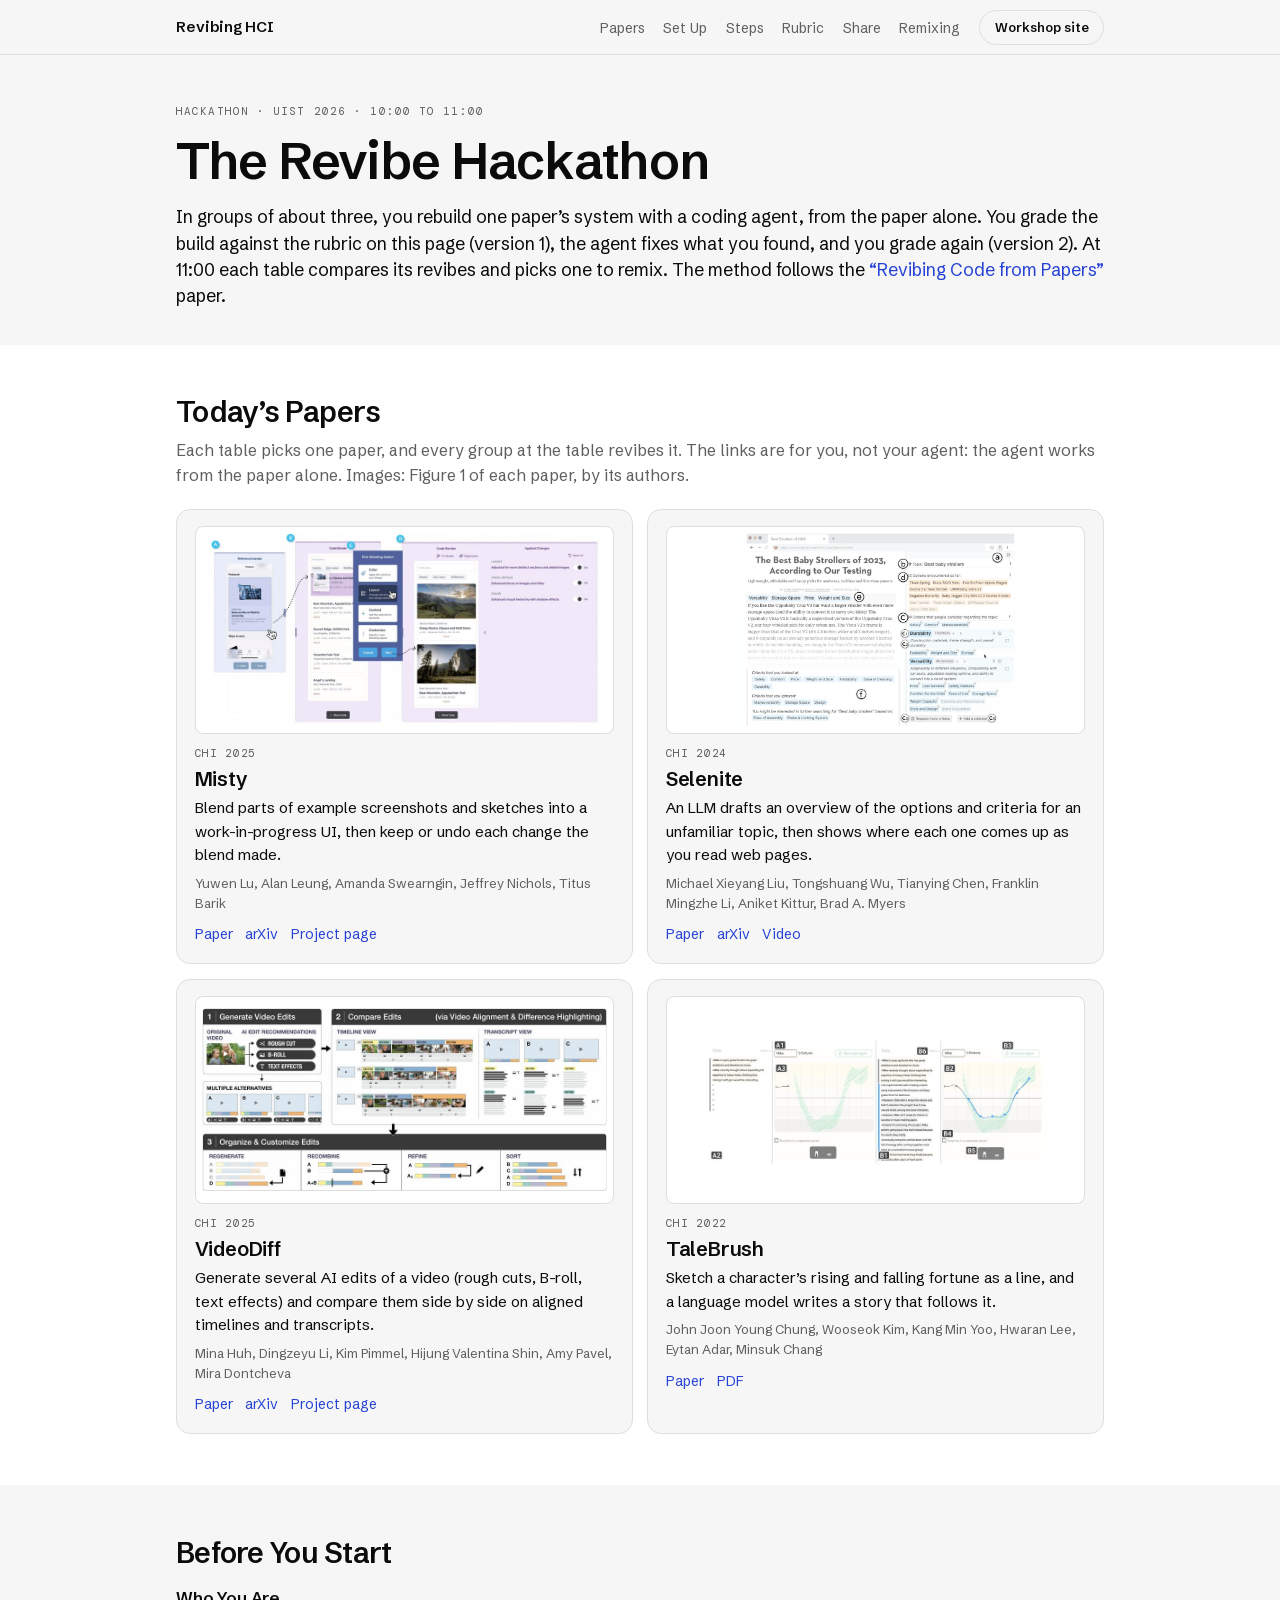
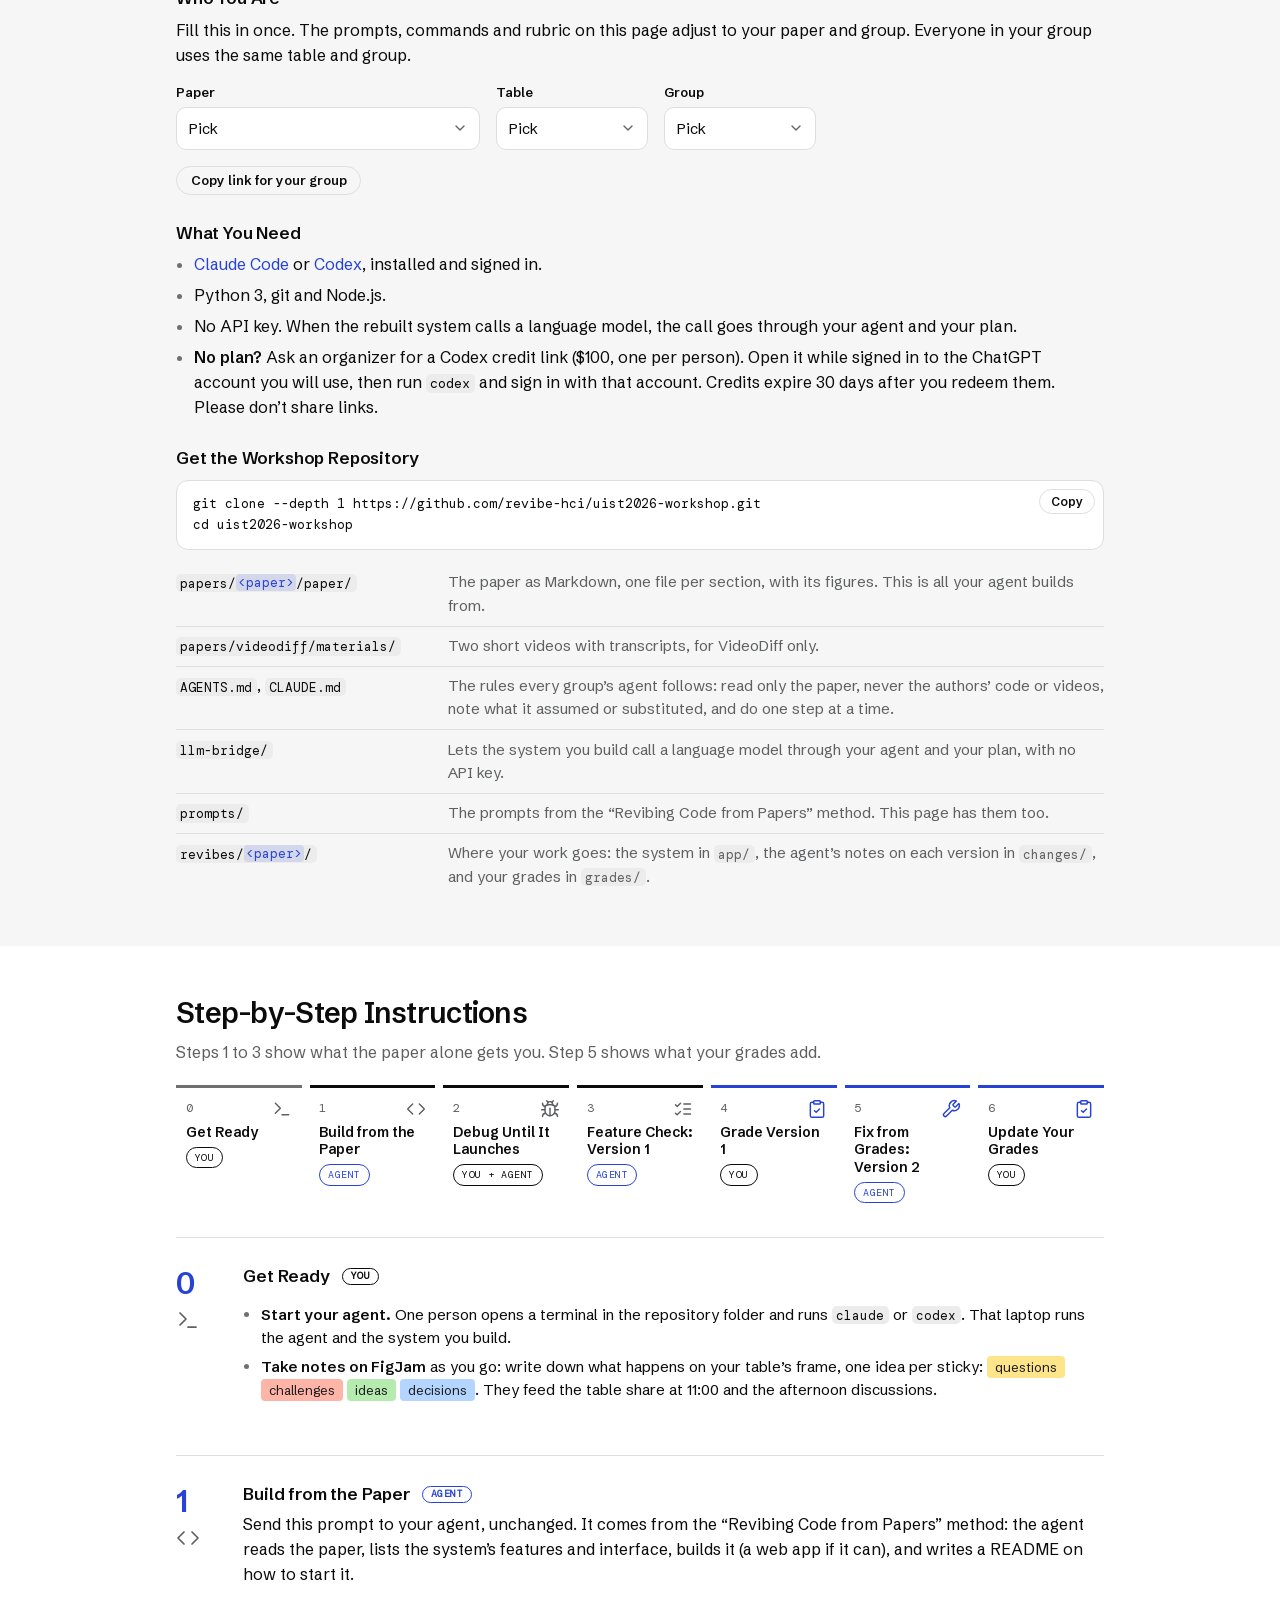
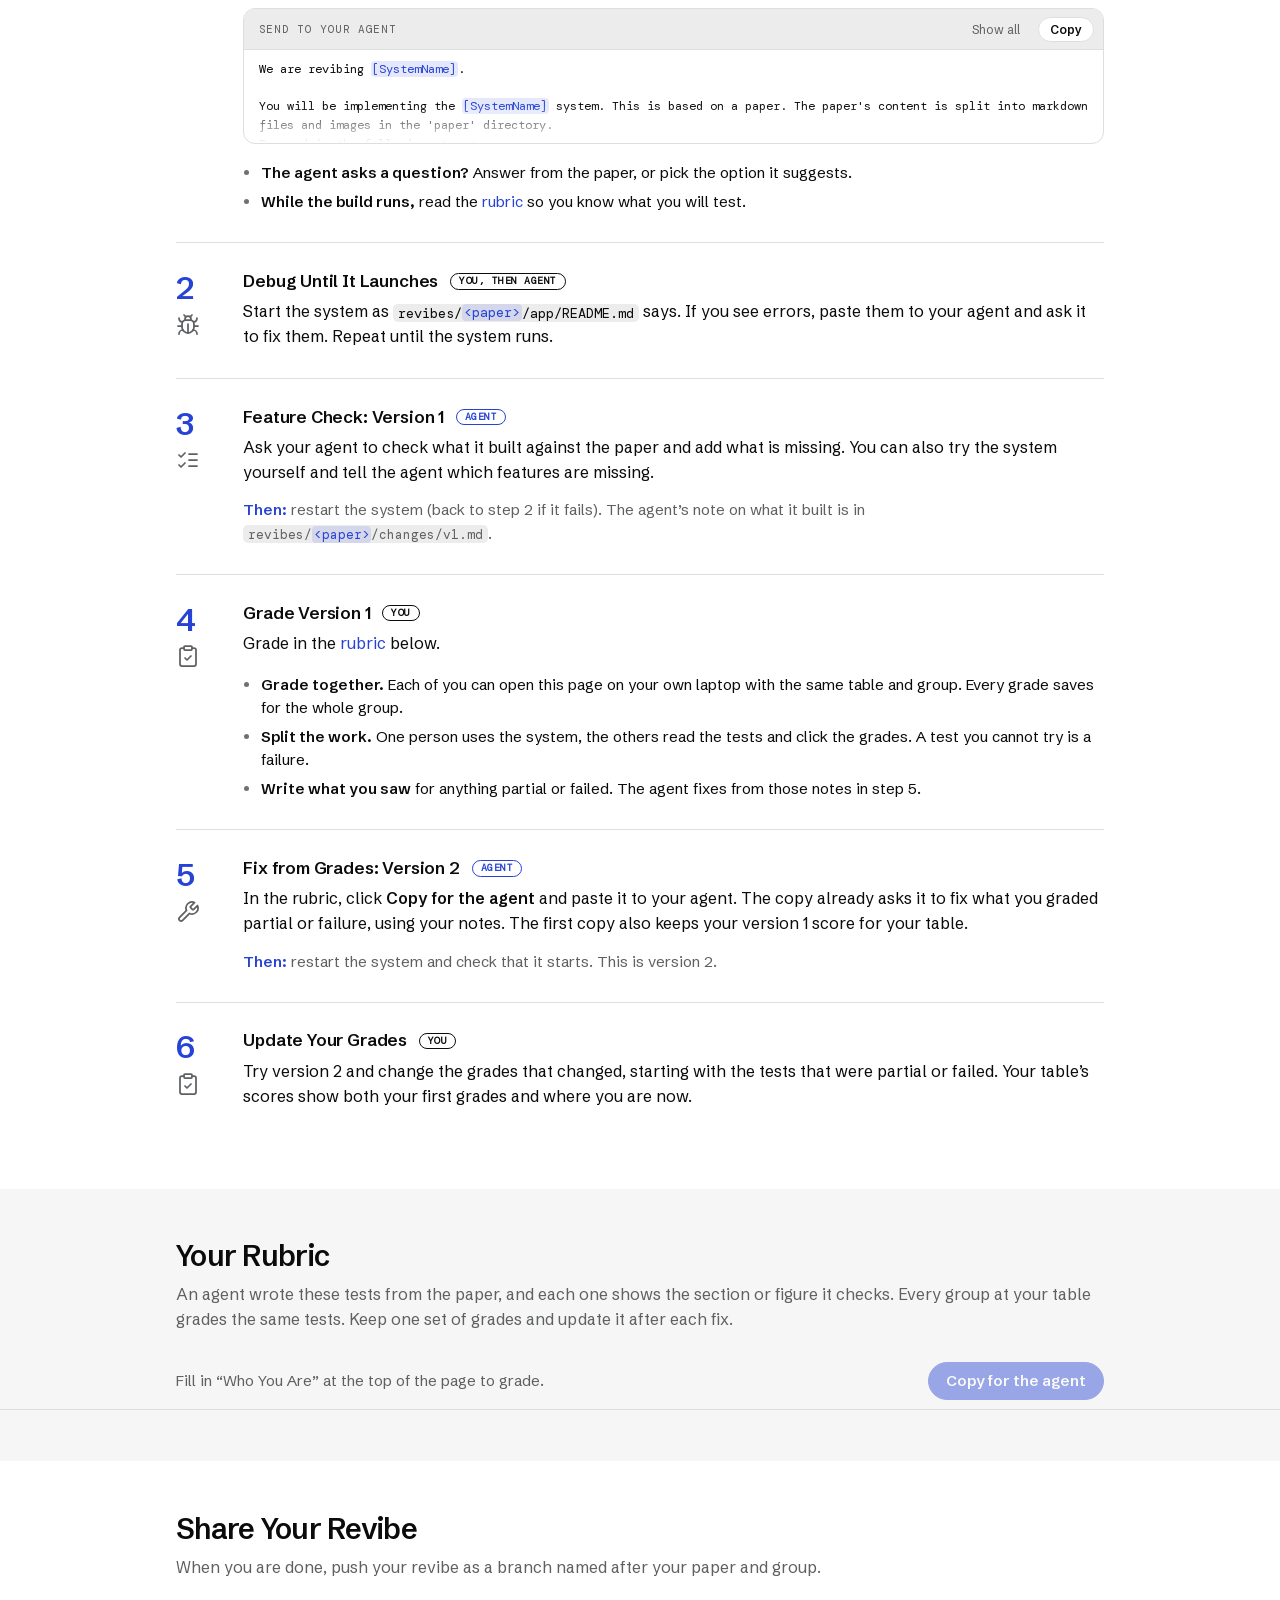
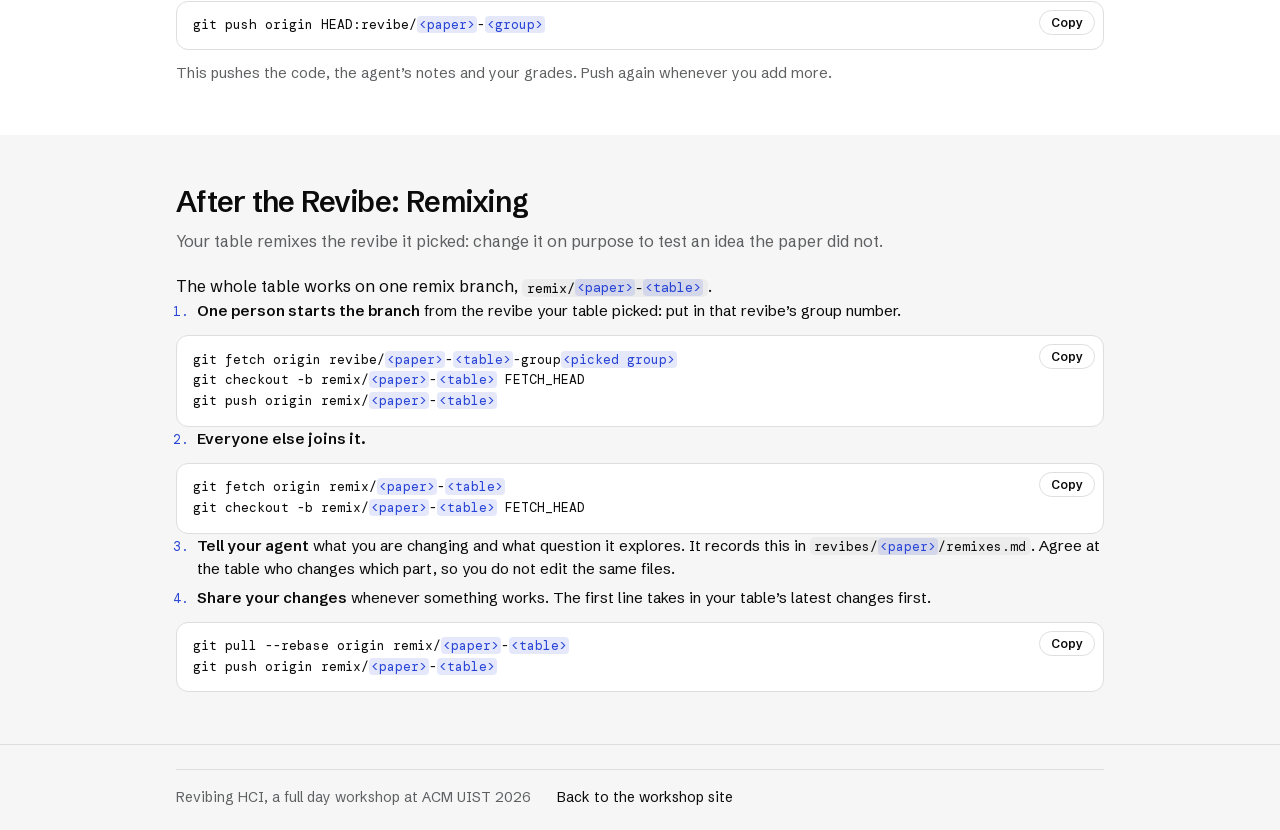
==== hackathon/index.html @ 429b367f "Add the hackathon page with the shared rubric The page walks groups through the revibe, personalizes" ====
<!doctype html>
<html lang="en">
<head>
<meta charset="utf-8">
<title>Revibe Hackathon &middot; Revibing HCI, UIST 2026</title>
<meta name="viewport" content="width=device-width, initial-scale=1">
<meta name="description" content="Step by step: how your group revibes a paper at the Revibing HCI workshop, with every prompt to copy and the rubric to grade with.">
<link rel="icon" href="data:image/svg+xml,%3Csvg xmlns='http://www.w3.org/2000/svg' viewBox='0 0 32 32'%3E%3Crect width='32' height='32' rx='6' fill='%230B0B0C'/%3E%3Cpath d='M9 8h9l5 5v11H9z' fill='none' stroke='%23F6F6F6' stroke-width='2'/%3E%3Cpath d='M11 26c6-3 10-9 10-18' fill='none' stroke='%232743D6' stroke-width='2.5' stroke-linecap='round'/%3E%3C/svg%3E">
<link rel="stylesheet" href="../styles.css">
<link rel="stylesheet" href="hackathon.css">
<link rel="stylesheet" href="../rubric/rubric.css">
</head>
<body>
<!-- Step icons, drawn once and reused in the overview and in each step. -->
<svg width="0" height="0" style="position:absolute" aria-hidden="true">
  <defs>
    <symbol id="i-start" viewBox="0 0 24 24"><path d="m4 17 6-6-6-6"/><path d="M12 19h8"/></symbol>
    <symbol id="i-build" viewBox="0 0 24 24"><path d="m16 18 6-6-6-6"/><path d="m8 6-6 6 6 6"/></symbol>
    <symbol id="i-debug" viewBox="0 0 24 24"><path d="m8 2 1.88 1.88"/><path d="M14.12 3.88 16 2"/><path d="M9 7.13v-1a3 3 0 1 1 6 0v1"/><path d="M12 20c-3.3 0-6-2.7-6-6v-3a4 4 0 0 1 4-4h4a4 4 0 0 1 4 4v3c0 3.3-2.7 6-6 6"/><path d="M12 20v-9"/><path d="M6.53 9C4.6 8.8 3 7.1 3 5"/><path d="M6 13H2"/><path d="M3 21c0-2.1 1.7-3.9 3.8-4"/><path d="M20.97 5c0 2.1-1.6 3.8-3.5 4"/><path d="M22 13h-4"/><path d="M17.2 17c2.1.1 3.8 1.9 3.8 4"/></symbol>
    <symbol id="i-check" viewBox="0 0 24 24"><path d="m3 17 2 2 4-4"/><path d="m3 7 2 2 4-4"/><path d="M13 6h8"/><path d="M13 12h8"/><path d="M13 18h8"/></symbol>
    <symbol id="i-grade" viewBox="0 0 24 24"><rect x="8" y="2" width="8" height="4" rx="1"/><path d="M16 4h2a2 2 0 0 1 2 2v14a2 2 0 0 1-2 2H6a2 2 0 0 1-2-2V6a2 2 0 0 1 2-2h2"/><path d="m9 14 2 2 4-4"/></symbol>
    <symbol id="i-fix" viewBox="0 0 24 24"><path d="M14.7 6.3a1 1 0 0 0 0 1.4l1.6 1.6a1 1 0 0 0 1.4 0l3.77-3.77a6 6 0 0 1-7.94 7.94l-6.91 6.91a2.12 2.12 0 0 1-3-3l6.91-6.91a6 6 0 0 1 7.94-7.94l-3.76 3.76z"/></symbol>
  </defs>
</svg>
<div class="page" id="page">

  <header class="nav">
    <div class="nav-in">
      <a class="mark" href="../">Revibing HCI</a>
      <ul>
        <li><a href="#papers">Papers</a></li>
        <li><a href="#setup">Set Up</a></li>
        <li><a href="#steps">Steps</a></li>
        <li><a href="#rubric">Rubric</a></li>
        <li><a href="#share">Share</a></li>
        <li><a href="#remix">Remixing</a></li>
      </ul>
      <a class="btn line" href="../">Workshop site</a>
    </div>
  </header>

  <section class="mhead">
    <div class="wrap">
      <p class="eyebrow">Hackathon &middot; UIST 2026 &middot; 10:00 to 11:00</p>
      <h1>The Revibe Hackathon</h1>
      <p class="lede">In groups of about three, you rebuild one paper&rsquo;s system with a coding agent, from
      the paper alone. You grade the build against the rubric on this page (version 1), the agent fixes what
      you found, and you grade again (version 2). At 11:00 each table compares its revibes and picks one to
      remix. The method follows the
      <a href="https://arxiv.org/abs/2608.00450">&ldquo;Revibing Code from Papers&rdquo;</a> paper.</p>
    </div>
  </section>

  <!-- ===================== papers ===================== -->
  <section class="sec band" id="papers">
    <div class="wrap">
      <div class="sec-head">
        <h2>Today&rsquo;s Papers</h2>
        <p>Each table picks one paper, and every group at the table revibes it. The links are for you, not your
        agent: the agent works from the paper alone. Images: Figure 1 of each paper, by its authors.</p>
      </div>
      <div class="papers">
        <article class="paper">
          <img src="img/misty.jpg" alt="Figure 1 of the Misty paper" loading="lazy">
          <p class="venue">CHI 2025</p>
          <h3>Misty</h3>
          <p class="what">Blend parts of example screenshots and sketches into a work-in-progress UI, then keep or
          undo each change the blend made.</p>
          <p class="by">Yuwen Lu, Alan Leung, Amanda Swearngin, Jeffrey Nichols, Titus Barik</p>
          <p class="links"><a href="https://doi.org/10.1145/3706598.3713924">Paper</a>
            <a href="https://arxiv.org/abs/2409.13900">arXiv</a>
            <a href="https://machinelearning.apple.com/research/interactive-prototyping">Project page</a></p>
        </article>
        <article class="paper">
          <img src="img/selenite.jpg" alt="Figure 1 of the Selenite paper" loading="lazy">
          <p class="venue">CHI 2024</p>
          <h3>Selenite</h3>
          <p class="what">An LLM drafts an overview of the options and criteria for an unfamiliar topic, then
          shows where each one comes up as you read web pages.</p>
          <p class="by">Michael Xieyang Liu, Tongshuang Wu, Tianying Chen, Franklin Mingzhe Li, Aniket Kittur, Brad A. Myers</p>
          <p class="links"><a href="https://doi.org/10.1145/3613904.3642149">Paper</a>
            <a href="https://arxiv.org/abs/2310.02161">arXiv</a>
            <a href="https://www.youtube.com/watch?v=DhR43tE2tEE">Video</a></p>
        </article>
        <article class="paper">
          <img src="img/videodiff.jpg" alt="Figure 1 of the VideoDiff paper" loading="lazy">
          <p class="venue">CHI 2025</p>
          <h3>VideoDiff</h3>
          <p class="what">Generate several AI edits of a video (rough cuts, B-roll, text effects) and compare them
          side by side on aligned timelines and transcripts.</p>
          <p class="by">Mina Huh, Dingzeyu Li, Kim Pimmel, Hijung Valentina Shin, Amy Pavel, Mira Dontcheva</p>
          <p class="links"><a href="https://doi.org/10.1145/3706598.3713417">Paper</a>
            <a href="https://arxiv.org/abs/2502.10190">arXiv</a>
            <a href="https://research.adobe.com/publication/videodiff-human-ai-video-co-creation-with-alternatives">Project page</a></p>
        </article>
        <article class="paper">
          <img src="img/talebrush.jpg" alt="Figure 1 of the TaleBrush paper" loading="lazy">
          <p class="venue">CHI 2022</p>
          <h3>TaleBrush</h3>
          <p class="what">Sketch a character&rsquo;s rising and falling fortune as a line, and a language model
          writes a story that follows it.</p>
          <p class="by">John Joon Young Chung, Wooseok Kim, Kang Min Yoo, Hwaran Lee, Eytan Adar, Minsuk Chang</p>
          <p class="links"><a href="https://doi.org/10.1145/3491102.3501819">Paper</a>
            <a href="https://johnr0.github.io/assets/publications/CHI2022-TaleBrush.pdf">PDF</a></p>
        </article>
      </div>
    </div>
  </section>

  <!-- ===================== set up ===================== -->
  <section class="sec" id="setup">
    <div class="wrap">
      <div class="sec-head">
        <h2>Before You Start</h2>
      </div>

      <h3>Who You Are</h3>
      <p class="body">Fill this in once. The prompts, commands and rubric on this page adjust to your paper and
      group. Everyone in your group uses the same table and group.</p>
      <form class="setup" id="setup-form" autocomplete="off">
        <label>Paper
          <select name="paper" id="paper"></select>
        </label>
        <label>Table
          <select name="table" id="table">
            <option value="">Pick</option>
            <option>1</option><option>2</option><option>3</option><option>4</option>
            <option>5</option><option>6</option><option>7</option>
          </select>
        </label>
        <label>Group
          <select name="group" id="group">
            <option value="">Pick</option>
            <option>1</option><option>2</option><option>3</option><option>4</option>
          </select>
        </label>
      </form>
      <p class="share"><button class="btn line small" type="button" id="share">Copy link for your group</button>
        <span class="status" id="status" aria-live="polite"></span></p>

      <h3 class="mt">What You Need</h3>
      <ul class="ticks">
        <li><a href="https://claude.com/claude-code">Claude Code</a> or
          <a href="https://developers.openai.com/codex/cli">Codex</a>, installed and signed in.</li>
        <li>Python 3, git and Node.js.</li>
        <li>No API key. When the rebuilt system calls a language model, the call goes through your agent and your plan.</li>
        <li><b>No plan?</b> Ask an organizer for a Codex credit link ($100, one per person). Open it while signed in
          to the ChatGPT account you will use, then run <code>codex</code> and sign in with that account. Credits
          expire 30 days after you redeem them. Please don&rsquo;t share links.</li>
      </ul>

      <h3 class="mt">Get the Workshop Repository</h3>
      <div class="cmd"><pre>git clone --depth 1 <span data-repo>&lt;workshop repository&gt;</span>
cd uist2026-workshop</pre><button class="copy" type="button">Copy</button></div>
      <ul class="repo">
        <li><span class="path"><code>papers/<span class="fill" data-fill="paper">&lt;paper&gt;</span>/paper/</code></span><span>The paper as Markdown, one file per section, with its figures. This is all your agent builds from.</span></li>
        <li><span class="path"><code>papers/videodiff/materials/</code></span><span>Two short videos with transcripts, for VideoDiff only.</span></li>
        <li><span class="path"><code>AGENTS.md</code>, <code>CLAUDE.md</code></span><span>The rules every group&rsquo;s agent follows: read only the paper, never the authors&rsquo; code or videos, note what it assumed or substituted, and do one step at a time.</span></li>
        <li><span class="path"><code>llm-bridge/</code></span><span>Lets the system you build call a language model through your agent and your plan, with no API key.</span></li>
        <li><span class="path"><code>prompts/</code></span><span>The prompts from the &ldquo;Revibing Code from Papers&rdquo; method. This page has them too.</span></li>
        <li><span class="path"><code>revibes/<span class="fill" data-fill="paper">&lt;paper&gt;</span>/</code></span><span>Where your work goes: the system in <code>app/</code>, the agent&rsquo;s notes on each version in <code>changes/</code>, and your grades in <code>grades/</code>.</span></li>
      </ul>

    </div>
  </section>

  <!-- ===================== the steps ===================== -->
  <section class="sec band" id="steps">
    <div class="wrap">
      <div class="sec-head">
        <h2>Step-by-Step Instructions</h2>
        <p>Steps 1 to 3 show what the paper alone gets you. Step 5 shows what your grades add.</p>
      </div>

      <ol class="glance">
        <li class="ph0"><span class="n">0</span><svg class="ic" aria-hidden="true"><use href="#i-start"/></svg><b>Get Ready</b><span class="who you">you</span></li>
        <li class="ph1"><span class="n">1</span><svg class="ic" aria-hidden="true"><use href="#i-build"/></svg><b>Build from the Paper</b><span class="who build">agent</span></li>
        <li class="ph1"><span class="n">2</span><svg class="ic" aria-hidden="true"><use href="#i-debug"/></svg><b>Debug Until It Launches</b><span class="who you">you + agent</span></li>
        <li class="ph1"><span class="n">3</span><svg class="ic" aria-hidden="true"><use href="#i-check"/></svg><b>Feature Check: Version 1</b><span class="who build">agent</span></li>
        <li class="ph2"><span class="n">4</span><svg class="ic" aria-hidden="true"><use href="#i-grade"/></svg><b>Grade Version 1</b><span class="who you">you</span></li>
        <li class="ph2"><span class="n">5</span><svg class="ic" aria-hidden="true"><use href="#i-fix"/></svg><b>Fix from Grades: Version 2</b><span class="who build">agent</span></li>
        <li class="ph3"><span class="n">6</span><svg class="ic" aria-hidden="true"><use href="#i-grade"/></svg><b>Update Your Grades</b><span class="who you">you</span></li>
      </ol>

      <article class="step" id="step-0">
        <div class="sn">0<svg class="ic" aria-hidden="true"><use href="#i-start"/></svg></div>
        <div class="sb">
          <h3>Get Ready <span class="who you">you</span></h3>
<ul class="dos">
            <li><b>Start your agent.</b> One person opens a terminal in the repository folder and runs <code>claude</code> or
              <code>codex</code>. That laptop runs the agent and the system you build.</li>
            <li><b>Take notes on FigJam</b> as you go: write down what happens on your table&rsquo;s frame, one idea per sticky:
              <span class="sticky y">questions</span> <span class="sticky r">challenges</span>
              <span class="sticky g">ideas</span> <span class="sticky b">decisions</span>.
              They feed the table share at 11:00 and the afternoon discussions.</li>
          </ul>
          <p class="share"><a class="btn line small" href="#" data-figjam>Open the FigJam board</a></p>
        </div>
      </article>

      <article class="step" id="step-1">
        <div class="sn">1<svg class="ic" aria-hidden="true"><use href="#i-build"/></svg></div>
        <div class="sb">
          <h3>Build from the Paper <span class="who build">agent</span></h3>
          <p>Send this prompt to your agent, unchanged. It comes from the &ldquo;Revibing Code from Papers&rdquo;
          method: the agent reads the paper, lists the system&rsquo;s features and interface, builds it (a web app if
          it can), and writes a README on how to start it.</p>
          <div class="prompt long"><div class="ph"><span>Send to your agent</span><button class="more" type="button">Show all</button><button class="copy" type="button">Copy</button></div>
<pre>We are revibing <span class="fill" data-fill="system">[SystemName]</span>.

You will be implementing the <span class="fill" data-fill="system">[SystemName]</span> system. This is based on a paper. The paper's content is split into markdown files and images in the 'paper' directory.
Proceed in the following steps:
(1) Analyze the features of the system and user interface (use the paper content and images)
(2) Create a new implementation of the system that supports all the described features. Create this as a web app if you can, but you can use an alternative approach if the design calls for it (e.g., a Python backend). You may select alternative libraries or languages for implementation that deviate from those used in the paper.
(3) When you are done, create a DEVELOPER.md that provides a detailed walkthrough of what a developer needs to know and install to run the system. Also, create a README.md that describes how to launch and use the system.
Additional instructions:
* You may ask questions if something is unclear but provide alternative choices.
* If you need access to an API key, you can check for an available .env file. If the key does not exist, you can leave instructions in the .env file. Notify me, and I will fill it out.
* It is ok to use roughly equivalent APIs (e.g., if the API calls for using a OpenAI model and you only have access to Gemini, you can use that)</pre></div>
<ul class="dos">
            <li><b>The agent asks a question?</b> Answer from the paper, or pick the option it suggests.</li>
            <li><b>While the build runs,</b> read the <a href="#rubric">rubric</a> so you know what you will test.</li>
          </ul>
        </div>
      </article>

      <article class="step" id="step-2">
        <div class="sn">2<svg class="ic" aria-hidden="true"><use href="#i-debug"/></svg></div>
        <div class="sb">
          <h3>Debug Until It Launches <span class="who you">you, then agent</span></h3>
          <p>Start the system as <code>revibes/<span class="fill" data-fill="paper">&lt;paper&gt;</span>/app/README.md</code> says. If you see errors, paste them to
          your agent and ask it to fix them. Repeat until the system runs.</p>
        </div>
      </article>

      <article class="step" id="step-3">
        <div class="sn">3<svg class="ic" aria-hidden="true"><use href="#i-check"/></svg></div>
        <div class="sb">
          <h3>Feature Check: Version 1 <span class="who build">agent</span></h3>
          <p>Ask your agent to check what it built against the paper and add what is missing. You can also try the
          system yourself and tell the agent which features are missing.</p>
          <p class="after"><b>Then:</b> restart the system (back to step 2 if it fails). The agent&rsquo;s note on what it built is in <code>revibes/<span class="fill" data-fill="paper">&lt;paper&gt;</span>/changes/v1.md</code>.</p>
        </div>
      </article>

      <article class="step" id="step-4">
        <div class="sn">4<svg class="ic" aria-hidden="true"><use href="#i-grade"/></svg></div>
        <div class="sb">
          <h3>Grade Version 1 <span class="who you">you</span></h3>
          <p>Grade in the <a href="#rubric">rubric</a> below.</p>
<ul class="dos">
            <li><b>Grade together.</b> Each of you can open this page on your own laptop with the same table and group. Every grade saves for the whole group.</li>
            <li><b>Split the work.</b> One person uses the system, the others read the tests and click the grades. A test you cannot try is a failure.</li>
            <li><b>Write what you saw</b> for anything partial or failed. The agent fixes from those notes in step 5.</li>
          </ul>
        </div>
      </article>

      <article class="step" id="step-5">
        <div class="sn">5<svg class="ic" aria-hidden="true"><use href="#i-fix"/></svg></div>
        <div class="sb">
          <h3>Fix from Grades: Version 2 <span class="who build">agent</span></h3>
          <p>In the rubric, click <b>Copy for the agent</b> and paste it to your agent. The copy already asks it to fix
          what you graded partial or failure, using your notes. The first copy also keeps your version 1 score for
          your table.</p>
          <p class="after"><b>Then:</b> restart the system and check that it starts. This is version 2.</p>
        </div>
      </article>

      <article class="step" id="step-6">
        <div class="sn">6<svg class="ic" aria-hidden="true"><use href="#i-grade"/></svg></div>
        <div class="sb">
          <h3>Update Your Grades <span class="who you">you</span></h3>
          <p>Try version 2 and change the grades that changed, starting with the tests that were partial or failed.
          Your table&rsquo;s scores show both your first grades and where you are now.</p>

        </div>
      </article>

    </div>
  </section>

  <!-- ===================== the rubric ===================== -->
  <section class="sec" id="rubric">
    <div class="wrap">
      <div class="sec-head">
        <h2>Your Rubric</h2>
        <p>An agent wrote these tests from the paper, and each one shows the section or figure it checks. Every group at
        your table grades the same tests. Keep one set of grades and update it after each fix.</p>
      </div>
    </div>
    <div class="bar" id="bar">
      <div class="wrap bar-in">
        <span class="tally" id="tally"></span>
        <button class="btn" type="button" id="copy-grades" disabled>Copy for the agent</button>
      </div>
    </div>
    <div class="wrap">
      <p class="need" id="need" hidden></p>
      <div id="tests"></div>
      <div id="tableview" hidden>
        <h3 class="mt">Your Table</h3>
        <div class="scores" id="scores"></div>
      </div>
    </div>
  </section>

  <!-- ===================== share ===================== -->
  <section class="sec band" id="share">
    <div class="wrap">
      <div class="sec-head">
        <h2>Share Your Revibe</h2>
        <p>When you are done, push your revibe as a branch named after your paper and group.</p>
      </div>
      <div class="cmd"><pre>git push origin HEAD:revibe/<span class="fill" data-fill="paper">&lt;paper&gt;</span>-<span class="fill" data-fill="group">&lt;group&gt;</span></pre><button class="copy" type="button">Copy</button></div>
      <p class="body small">This pushes the code, the agent&rsquo;s notes and your grades. Push again whenever you add more.</p>
    </div>
  </section>

  <!-- ===================== remix ===================== -->
  <section class="sec" id="remix">
    <div class="wrap">
      <div class="sec-head">
        <h2>After the Revibe: Remixing</h2>
        <p>Your table remixes the revibe it picked: change it on purpose to test an idea the paper did not.</p>
      </div>
      <p class="body">The whole table works on one remix branch, <code>remix/<span class="fill" data-fill="paper">&lt;paper&gt;</span>-<span class="fill" data-fill="table">&lt;table&gt;</span></code>.</p>
      <ol class="dos num">
        <li><b>One person starts the branch</b> from the revibe your table picked: put in that revibe&rsquo;s group number.</li>
      </ol>
      <div class="cmd"><pre>git fetch origin revibe/<span class="fill" data-fill="paper">&lt;paper&gt;</span>-<span class="fill" data-fill="table">&lt;table&gt;</span>-group<span class="fill">&lt;picked group&gt;</span>
git checkout -b remix/<span class="fill" data-fill="paper">&lt;paper&gt;</span>-<span class="fill" data-fill="table">&lt;table&gt;</span> FETCH_HEAD
git push origin remix/<span class="fill" data-fill="paper">&lt;paper&gt;</span>-<span class="fill" data-fill="table">&lt;table&gt;</span></pre><button class="copy" type="button">Copy</button></div>
      <ol class="dos num" start="2">
        <li><b>Everyone else joins it.</b></li>
      </ol>
      <div class="cmd"><pre>git fetch origin remix/<span class="fill" data-fill="paper">&lt;paper&gt;</span>-<span class="fill" data-fill="table">&lt;table&gt;</span>
git checkout -b remix/<span class="fill" data-fill="paper">&lt;paper&gt;</span>-<span class="fill" data-fill="table">&lt;table&gt;</span> FETCH_HEAD</pre><button class="copy" type="button">Copy</button></div>
      <ol class="dos num" start="3">
        <li><b>Tell your agent</b> what you are changing and what question it explores. It records this in <code>revibes/<span class="fill" data-fill="paper">&lt;paper&gt;</span>/remixes.md</code>. Agree at the table who changes which part, so you do not edit the same files.</li>
        <li><b>Share your changes</b> whenever something works. The first line takes in your table&rsquo;s latest changes first.</li>
      </ol>
      <div class="cmd"><pre>git pull --rebase origin remix/<span class="fill" data-fill="paper">&lt;paper&gt;</span>-<span class="fill" data-fill="table">&lt;table&gt;</span>
git push origin remix/<span class="fill" data-fill="paper">&lt;paper&gt;</span>-<span class="fill" data-fill="table">&lt;table&gt;</span></pre><button class="copy" type="button">Copy</button></div>
    </div>
  </section>


  <footer id="contact">
    <div class="foot">
      <div class="footmeta">
        <span>Revibing HCI, a full day workshop at ACM UIST 2026</span>
        <a href="../">Back to the workshop site</a>
      </div>
    </div>
  </footer>
</div>

<script src="hackathon.js"></script>
<script src="../rubric/rubrics.js"></script>
<script src="../rubric/rubric.js"></script>
</body>
</html>
---- styles.css ----
/* Revibing HCI, UIST 2026.
   One style, driven entirely by the tokens on .page. Everything below reads
   tokens, so a variant is a token block. */

/* Each file holds one weight, so each weight needs its own rule. Declaring a
   range here would make the browser reuse the regular for headings, which is
   what made the first headings look thin. */
@font-face { font-family: "Schibsted Grotesk"; font-style: normal; font-weight: 400; font-display: swap; src: url(assets/fonts/schibsted.woff2) format("woff2"); }
@font-face { font-family: "Schibsted Grotesk"; font-style: normal; font-weight: 600; font-display: swap; src: url(assets/fonts/schibsted-600.woff2) format("woff2"); }
@font-face { font-family: "DM Mono";           font-style: normal; font-weight: 400; font-display: swap; src: url(assets/fonts/dmmono-normal.woff2) format("woff2"); }

* { box-sizing: border-box; }

.page {
  --ground: #F6F6F6; --band: #FFFFFF; --ink: #0B0B0C; --muted: #5E6062;
  --faint: #6E7072; --rule: #DEDEDE; --accent: #0B0B0C; --tint: #ECECEC;
  --surface: #FFFFFF; --acc: #2743D6; --on-acc: #FFFFFF;
  --r: 22px; --pill: 999px;
  --display: "Schibsted Grotesk", system-ui, sans-serif; --display-w: 600; --display-ls: -.025em;
  --ui: "Schibsted Grotesk", system-ui, sans-serif;
  --read: "Schibsted Grotesk", system-ui, sans-serif;
  --mono: "DM Mono", ui-monospace, Menlo, monospace;
  --ease: cubic-bezier(.32, .08, .24, 1);
  --h1: clamp(2rem, 1.2rem + 2.6vw, 3.2rem);
  --h2: clamp(1.35rem, 1.1rem + .9vw, 1.8rem);
  --w: 600;
  background: var(--ground); color: var(--ink);
  font-family: var(--read); font-size: 1rem; line-height: 1.55;
  -webkit-font-smoothing: antialiased;
}
body { margin: 0; background: var(--page-bg, #FFF); }
/* paragraphs start with no margin. Anything that needs one says so with a
   `.page` prefix, because this rule outranks a bare class selector. */
.page p { margin: 0; }
.page h1, .page h2, .page h3 { margin: 0; font-family: var(--display); font-weight: var(--display-w); letter-spacing: var(--display-ls); line-height: 1.08; text-wrap: balance; }
.page h1 { font-size: var(--h1); }
.page h2 { font-size: var(--h2); }
.page a { color: var(--acc); text-decoration: none; }
.page a:hover { text-decoration: underline; }
.page :focus-visible { outline: 2px solid var(--acc); outline-offset: 3px; }

.wrap { max-width: 62rem; margin: 0 auto; padding-inline: clamp(1rem, 4vw, 2rem); }

/* ---------- nav ---------- */
.nav { border-bottom: 1px solid var(--rule); background: var(--ground); position: sticky; top: 0; z-index: 20; }
.nav-in { max-width: 62rem; margin: 0 auto; padding: .6rem clamp(1rem, 4vw, 2rem); display: flex; align-items: center; gap: .9rem; }
.nav .mark { font-family: var(--ui); font-size: .9375rem; font-weight: var(--w); color: var(--ink); }
.nav ul { list-style: none; display: flex; gap: 1.15rem; margin: 0 0 0 auto; padding: 0; }
.nav ul a { font-family: var(--ui); font-size: .875rem; color: var(--muted); }
.nav ul a:hover { color: var(--ink); text-decoration: none; }
@media (max-width: 860px) { .nav ul { display: none; } }

.page .btn {
  display: inline-flex; align-items: center; gap: .35rem; font-family: var(--ui);
  font-size: .9375rem; font-weight: var(--w); padding: .52rem 1.05rem;
  border-radius: var(--pill); border: 1px solid var(--acc);
  background: var(--acc); color: var(--on-acc); cursor: pointer;
}
.page .btn:hover { text-decoration: none; opacity: .9; }
.page .btn.line { background: transparent; color: var(--ink); border-color: var(--rule); }
.page .btn.line:hover { border-color: var(--ink); opacity: 1; }
.nav .btn { margin-left: .3rem; padding: .4rem .9rem; font-size: .8125rem; }

/* ---------- hero ---------- */
.hero { padding: clamp(1.75rem, 4vw, 3rem) 0 0; position: relative; overflow: hidden; }
.hero-in, .details-wrap { position: relative; }
.details-wrap { pointer-events: auto; }
/* a full width bed under the facts strip: the field fades into plain page colour
   before it, so that row is always legible whatever the wave is doing */
.details-bed {
  /* This is a wash, nothing more. The negative margin pulls it up over the last
     4rem of the hero panel, so without this it takes clicks meant for whatever
     is under there. It swallowed the paper's own link once already. */
  pointer-events: none;
  position: relative; padding-top: 4rem; margin-top: -4rem;
  background: linear-gradient(180deg, transparent 0%,
    color-mix(in srgb, var(--ground) 10%, transparent) 20%,
    color-mix(in srgb, var(--ground) 30%, transparent) 40%,
    color-mix(in srgb, var(--ground) 58%, transparent) 58%,
    color-mix(in srgb, var(--ground) 82%, transparent) 74%,
    var(--ground) 90%);
}
/* the copy keeps a measured column, which leaves the right of the hero to the
   field. Events pass through the container so field glyphs there stay
   hoverable, and every child takes its own events back. */
.hero-in { pointer-events: none; }
.hero-in > * { pointer-events: auto; }
.hero-copy { max-width: 36rem; position: relative; }
.page .eyebrow { font-family: var(--mono); font-size: .6875rem; letter-spacing: .1em; text-transform: uppercase; color: var(--muted); margin-bottom: .8rem; }
.hero .sub { margin-top: .45rem; font-size: clamp(1rem, .95rem + .45vw, 1.25rem); color: var(--muted); }
.hero .lede { margin-top: 1.1rem; max-width: 50ch; font-size: clamp(1rem, .95rem + .25vw, 1.1rem); line-height: 1.5; }
.hero .acts { margin-top: 1.3rem; display: flex; flex-wrap: wrap; gap: .5rem; }

/* the ambient field: papers on the shelf, coming back as running systems.
   It sits behind the hero copy, and the mask keeps it out of the way of text. */
.hero-field { position: absolute; inset: 0; overflow: hidden; pointer-events: none; }
/* A wash of the page colour that is solid over the words and dissipates outward
   in every direction, so the field is quietest where the text is and never shows
   an edge. The far corners keep a light veil, which is the last stop. */
.hero-field:after {
  content: ""; position: absolute; inset: 0; pointer-events: none;
  background: radial-gradient(72% 92% at 32% 42%,
    var(--ground) 0%,
    var(--ground) 18%,
    color-mix(in srgb, var(--ground) 78%, transparent) 40%,
    color-mix(in srgb, var(--ground) 46%, transparent) 64%,
    color-mix(in srgb, var(--ground) 18%, transparent) 100%);
}
/* on a narrow screen the copy fills the width, so the wash centres on it */
@media (max-width: 700px) {
  .hero-field:after {
    background: radial-gradient(125% 78% at 50% 32%,
      var(--ground) 0%,
      var(--ground) 44%,
      color-mix(in srgb, var(--ground) 76%, transparent) 66%,
      color-mix(in srgb, var(--ground) 30%, transparent) 100%);
  }
}
.hf-grid {
  position: absolute; inset: -1.2rem -0.5rem -0.5rem -0.5rem;
  display: grid; grid-template-columns: repeat(auto-fill, minmax(4.4rem, 1fr));
  grid-auto-rows: 3.7rem; align-items: center; justify-items: center;
  -webkit-mask-image: linear-gradient(180deg, rgba(0,0,0,.45) 0%, #000 9%, #000 93%, rgba(0,0,0,.45) 100%);
  mask-image: linear-gradient(180deg, rgba(0,0,0,.45) 0%, #000 9%, #000 93%, rgba(0,0,0,.45) 100%);
}
.hf-cell { position: relative; width: 2rem; height: 2.1rem; pointer-events: auto; perspective: 260px; }
.hf-flip { position: absolute; inset: 0; display: grid; place-items: center; transform-style: preserve-3d; transition: transform .85s cubic-bezier(.4, 0, .2, 1); }
.hf-cell.on .hf-flip { transform: rotateY(180deg); }
.hf-face { position: absolute; display: grid; place-items: center; backface-visibility: hidden; }
.hf-face.back { transform: rotateY(180deg); }
.hf-face svg { display: block; }
.hf-paper { stroke: var(--faint); opacity: .5; transition: opacity .9s; }
.hf-sys { stroke: var(--acc); opacity: .62; transition: opacity .9s; }
/* the brief flare on whatever just changed, by the wave or by a hover */
.hf-cell.just .hf-paper { opacity: .8; transition-duration: .12s; }
.hf-cell.just .hf-sys { opacity: 1; transition-duration: .12s; }
.hf-cell { cursor: default; }
.hf-cell.stuck .hf-paper { opacity: .26; }

/* ---------- the hero visual: a paper, and the system it became ---------- */
.visual {
  position: relative; margin-top: clamp(1.2rem, 3vw, 1.9rem);
  border-radius: var(--r); overflow: hidden;
  background: color-mix(in srgb, var(--tint) 74%, transparent);
  /* the paper, what the agent did to it, and the thing it became */
  display: grid;
  grid-template-columns: minmax(0, 13rem) minmax(0, 11rem) minmax(0, 1fr);
  column-gap: clamp(.9rem, 2.2vw, 1.6rem); row-gap: .9rem;
  padding: clamp(1rem, 2.4vw, 1.6rem);
  align-items: center;
}
.rv-paper {
  position: relative; margin: 0; width: min(12.5rem, 100%); border-radius: 3px;
  overflow: hidden; border: 1px solid var(--rule); background: var(--surface);
  box-shadow: 0 8px 20px -16px rgba(0, 0, 0, .55);
  transform: rotate(-2.5deg) translateY(3px);
  transition: transform .55s var(--ease), box-shadow .55s;
}
.rv-paper.up { transform: none; box-shadow: 0 12px 26px -18px rgba(0, 0, 0, .5); }
.rv-paper img { width: 100%; height: auto; display: block; }
.rv-sweep {
  position: absolute; left: 0; right: 0; top: -20%; height: 16%; opacity: 0;
  background: color-mix(in srgb, var(--acc) 16%, transparent);
}
.rv-sweep.run { opacity: 1; transition: top .95s ease-in-out; top: 104%; }
/* the marks the reading pass leaves behind, as percentages of the page image */
.rv-mark { position: absolute; border-radius: 2px; opacity: 0; transition: opacity .3s; background: color-mix(in srgb, var(--acc) 26%, transparent); }
.rv-mark.on { opacity: 1; }
/* Positions come from measuring the ink in crossy-p1.jpg, not from eye. The two
   text columns are x 8.8% to 48.0% and x 52.1% to 90.9%, lines are 1.1% tall on
   a 1.5% pitch, and the figure occupies 51.8%, 31.8%, 39.1% by 21.6%. Each mark
   is two lines tall and starts on a line, so none of them cuts through text. */
.rv-mark.m1 { left: 8.7%; top: 33.0%; width: 38%; height: 2.8%; }
.rv-mark.m2 { left: 8.7%; top: 38.9%; width: 32%; height: 2.8%; }
.rv-mark.m3 { left: 51.9%; top: 60.4%; width: 37%; height: 2.8%; }
.rv-mark.m4 { left: 51.9%; top: 68.2%; width: 31%; height: 2.8%; }
.rv-figbox {
  position: absolute; left: 51.6%; top: 31.5%; width: 39.6%; height: 22.2%;
  border: 1.5px solid var(--acc); border-radius: 3px; opacity: 0;
  transition: opacity .35s; background: color-mix(in srgb, var(--acc) 8%, transparent);
}
.rv-figbox.on { opacity: .85; }

/* The caption is a row of its own under all three columns rather than a note
   stuck beside the paper. It describes the panel, not the page image, and it
   fits on one line at any width worth having. */
.rv-cap {
  grid-column: 1 / 3; grid-row: 2; font-family: var(--ui); font-size: .75rem;
  line-height: 1.4; color: var(--muted);
}
/* the paper's own title is the link to it, so it carries an underline. Every
   other paper name on the page stays plain until hover, but this one is the
   only route to the source and has to look like one. */
.page .rv-cap .rv-src {
  color: var(--ink); font-weight: var(--w);
  text-decoration: underline; text-underline-offset: .16em;
  text-decoration-thickness: 1px; text-decoration-color: var(--faint);
}
.page .rv-cap .rv-src:hover { text-decoration-color: var(--acc); color: var(--acc); }
/* The panel does not say what to do with it until it is finished being built,
   because an invitation to draw on something still assembling itself is noise.
   It sits directly under the interface it is talking about, in the accent, so
   it reads as the page speaking to the reader rather than more caption. */
.page .rv-try {
  grid-column: 3; grid-row: 2; margin: 0;
  font-family: var(--ui); font-size: .75rem; line-height: 1.4; color: var(--acc);
  opacity: 0; transition: opacity .6s var(--ease);
}
.rv-try.on { opacity: 1; }
.rv-try svg {
  width: 1.2rem; height: .72rem; display: inline-block; vertical-align: -.06em;
  margin-right: .3rem; fill: none; stroke: currentColor; stroke-width: 1.6;
  stroke-linecap: round; stroke-linejoin: round;
}

/* ---------- the terminal: what the agent was asked, and what it ran ----------
   It keeps its own dark palette rather than reading page tokens, because a
   terminal that turns white in one of the two styles stops being a terminal.
   The colours are a dark band a step below the page ground. */
.rv-term {
  --t-bg: #131419; --t-bar: #1D1E24; --t-rule: #2C2D35;
  --t-ink: #E4E6EB; --t-dim: #7B808B; --t-acc: #8E9BFF; --t-ok: #5BD08A;
  align-self: center; border-radius: 10px; overflow: hidden;
  background: var(--t-bg); border: 1px solid var(--t-rule);
  box-shadow: 0 16px 38px -26px rgba(0, 0, 0, .8);
}
.rv-tbar {
  display: flex; align-items: center; gap: .3rem;
  padding: .5rem .65rem; background: var(--t-bar);
  border-bottom: 1px solid var(--t-rule);
}
.rv-tdot { width: .4rem; height: .4rem; border-radius: 50%; background: #3A3C45; flex: none; }
.rv-tdot:first-child { background: #4A4D57; }
.rv-tname {
  margin-left: .4rem; font-family: var(--mono); font-size: .625rem;
  letter-spacing: .08em; text-transform: uppercase; color: var(--t-dim);
}

/* Every line keeps its space from the start, so nothing reflows as the log
   fills and the panel is only ever as tall as its six lines. */
.rv-log {
  list-style: none; margin: 0; padding: .7rem .7rem .75rem;
  display: grid; gap: .38rem;
}
.rv-log li {
  display: grid; grid-template-columns: .85rem minmax(0, max-content);
  gap: .4rem; align-items: baseline; justify-content: start;
  font-family: var(--mono); font-size: .6875rem; line-height: 1.35;
  color: var(--t-dim); opacity: 0; transition: opacity .3s;
  /* an empty row holds no content and would collapse, so the terminal would
     grow line by line and shove itself around. All six rows are reserved. */
  min-height: 1.35em;
}
.rv-log li.on { opacity: 1; }
.rv-log li.done, .rv-log li.p { color: var(--t-ink); }
.rv-log li.run { color: var(--t-acc); }
.rv-log .mk { justify-self: center; color: var(--t-acc); }
.rv-log li.p .mk:before { content: "$"; }
.rv-log .sp, .rv-log .ok { display: none; width: .68rem; height: .68rem; }
.rv-log li.busy .sp, .rv-log li.run .sp { display: block; animation: rvspin .85s linear infinite; }
.rv-log li.done .ok { display: block; }
.rv-log .sp { stroke: var(--t-acc); }
.rv-log .ok { stroke: var(--t-ok); }
@keyframes rvspin { to { transform: rotate(360deg); } }
/* the block cursor, on the line being typed and on the prompt while it waits */
.rv-log li.busy .tx:after, .rv-log li.waiting .tx:after {
  content: "\258C"; color: var(--t-acc); animation: rvblink 1s steps(1) infinite;
}
@keyframes rvblink { 50% { opacity: 0; } }

.rv-app {
  position: relative; border-radius: 10px; overflow: hidden; cursor: crosshair;
  /* dragging draws a stroke, so it must not select text or scroll the page */
  user-select: none; -webkit-user-select: none; touch-action: none;
  border: 1px solid var(--rule); background: var(--surface);
  box-shadow: 0 14px 34px -26px rgba(0, 0, 0, .5);
  opacity: 1; transform: none;
  transition: opacity .45s, transform .45s var(--ease),
              background .45s, border-color .45s, box-shadow .45s;
}
/* The interface arrives in two beats, tied to the two commands that produce
   it. On "list the controls" the window and its four labels appear and nothing
   else, because a list of controls is all the agent has at that point. On
   "build the interface" the boxes, the divider and the preview follow. Until
   the first of those the window is not there at all: an empty frame with
   nothing in it says less than plain panel does. */
/* not there yet means not clickable either, or an invisible window would take
   a click meant for the panel behind it and skip the build */
.rv-app.pending { opacity: 0; transform: translateY(8px) scale(.99); pointer-events: none; }
.rv-app.bare .rv-sw .box,
.rv-app.pending .rv-sw .box { opacity: 0; }
.rv-app.bare .rv-preview,
.rv-app.pending .rv-preview { opacity: 0; border-left-color: transparent; }
/* While the window is hidden its insides change state with no transition. The
   window fades in over .45s and the preview used to fade out over .4s at the
   same moment, so the preview showed through for a third of a second on its
   way out. Held at zero from the start, there is nothing to fade. */
.rv-app.pending .rv-sw .box,
.rv-app.pending .rv-preview { transition: none; }
.rv-bar { display: flex; align-items: center; gap: .45rem; padding: .45rem .7rem; border-bottom: 1px solid var(--rule); }
.rv-dot { width: .45rem; height: .45rem; border-radius: 50%; background: var(--acc); flex: none; }
.rv-ttl { font-family: var(--mono); font-size: .625rem; letter-spacing: .06em; text-transform: uppercase; color: var(--muted); }
.rv-body { display: grid; grid-template-columns: minmax(0, 1fr) minmax(0, 1fr); }
.rv-controls { padding: .5rem .8rem .6rem; display: grid; align-content: center; gap: .1rem; }
.rv-sw {
  display: flex; align-items: center; gap: .6rem; width: 100%; cursor: crosshair;
  background: none; border: 0; padding: .32rem .1rem; font: inherit; text-align: left;
  opacity: 1; transform: none; transition: opacity .3s, transform .3s var(--ease);
}
.rv-sw.pending { opacity: 0; transform: translateY(6px); }
.rv-sw .lbl { font-family: var(--ui); font-size: .875rem; color: var(--ink); }
.rv-sw .box {
  width: 1.1rem; height: 1.1rem; border-radius: 4px; flex: none; margin-left: auto;
  border: 1.5px solid var(--faint); display: grid; place-items: center;
  /* toggling stays instant; only the arrival fades */
  transition: opacity .32s, background .18s, border-color .18s;
}
.rv-sw[aria-checked="true"] .box { background: var(--acc); border-color: var(--acc); }
.rv-sw .box svg { width: .72rem; height: .72rem; opacity: 0; stroke: var(--on-acc); }
.rv-sw[aria-checked="true"] .box svg { opacity: 1; }
.rv-preview {
  border-left: 1px solid var(--rule); padding: .8rem 1rem;
  display: grid; align-content: center; justify-items: center; text-align: center;
  gap: .5rem; min-height: 8.5rem;
  opacity: 1; transition: opacity .4s, border-color .4s;
}
.rv-word { font-family: var(--display); font-weight: 400; font-size: 1.7rem; letter-spacing: -.02em; line-height: 1.1; }
.rv-word.b { font-weight: 700; }
.rv-word.i { font-style: italic; }
.rv-word.u { text-decoration: underline; text-underline-offset: .16em; text-decoration-thickness: from-font; }
.rv-word.g { font-size: 2.3rem; }
.rv-hint { font-family: var(--ui); font-size: .6875rem; line-height: 1.4; color: var(--muted); }
.rv-ink { position: absolute; inset: 0; width: 100%; height: 100%; pointer-events: none; }
.rv-stroke { fill: none; stroke: var(--acc); stroke-width: 2.5; stroke-linecap: round; stroke-linejoin: round; }
.rv-stroke.ghost { opacity: .5; }

/* The three columns hold as far down as they can by shrinking, because the row
   only reads as paper, work, result while all three are side by side. Below
   that the interface drops to its own line and the paper keeps the agent
   beside it, since a page and the record of what was read off it belong
   together. Last of all the paper moves above its own caption. */
@media (max-width: 1000px) {
  /* the longest log line is 19 monospace characters, so the agent column keeps
     10.75rem whatever else gives way, or every line wraps */
  .visual {
    grid-template-columns: minmax(0, 8.5rem) minmax(0, 10.75rem) minmax(0, 1fr);
    gap: clamp(.8rem, 1.8vw, 1.2rem);
  }
  .rv-paper { width: min(8.5rem, 100%); }
}
@media (max-width: 700px) {
  .visual { grid-template-columns: minmax(0, 9.5rem) minmax(0, 1fr); }
  .rv-app { grid-column: 1 / -1; }
  .page .rv-try { grid-column: 1 / -1; grid-row: auto; }
  .rv-cap { grid-column: 1 / -1; grid-row: auto; }
}
@media (max-width: 520px) {
  .visual { grid-template-columns: 1fr; row-gap: .9rem; }
  .rv-paper { width: min(11rem, 100%); justify-self: center; }
}
@media (max-width: 460px) {
  .rv-body { grid-template-columns: 1fr; }
  .rv-preview { border-left: 0; border-top: 1px solid var(--rule); min-height: 0; }
}

/* ---------- details ---------- */
.details { display: grid; grid-template-columns: repeat(4, minmax(0,1fr)); }
.details > div { padding: .8rem 1rem .8rem 0; }
.details > div + div { border-left: 1px solid var(--rule); padding-left: 1rem; }
.details .k { font-family: var(--ui); font-size: .6875rem; letter-spacing: .09em; text-transform: uppercase; color: var(--muted); display: block; margin-bottom: .25rem; }
.details .v { font-family: var(--ui); font-size: .9375rem; font-weight: var(--w); display: block; }
.details .v small { display: block; font-weight: 400; color: var(--muted); font-size: .8125rem; margin-top: .1rem; }
@media (max-width: 780px) {
  .details { grid-template-columns: repeat(2, minmax(0,1fr)); }
  .details > div:nth-child(3) { border-left: 0; padding-left: 0; }
  .details > div:nth-child(3), .details > div:nth-child(4) { border-top: 1px solid var(--rule); }
}
@media (max-width: 460px) { .details { grid-template-columns: 1fr; } .details > div + div { border-left: 0; padding-left: 0; border-top: 1px solid var(--rule); } }

/* ---------- sections ---------- */
.sec { padding: clamp(2rem, 4.5vw, 3.2rem) 0; }
.sec.band { background: var(--band); }
.sec-head { max-width: 44rem; margin-bottom: 1.3rem; }
.sec-head .tag { font-family: var(--mono); font-size: .6875rem; letter-spacing: .1em; text-transform: uppercase; color: var(--muted); margin-bottom: .5rem; }
.sec-head p { margin-top: .7rem; color: var(--muted); }

/* ---------- background ---------- */
/* the words on the left, the paper on the right, sized so the two columns come
   out close to the same height. Below 900px they stack instead, because a
   narrow right column leaves the paper stranded. */
.bg-top {
  display: grid; grid-template-columns: minmax(0,1fr) clamp(14rem, 34%, 21rem);
  gap: clamp(1.4rem, 4vw, 3rem); align-items: start;
}
@media (max-width: 900px) { .bg-top { grid-template-columns: 1fr; } }
.bg-facts { display: grid; gap: 1.2rem; align-content: start; }
.bg-facts .sec-head { margin-bottom: 0; max-width: 52ch; }
.paperthumb { display: grid; gap: .6rem; margin: 0; }
.sheetlink { display: block; border-radius: 3px; }
.sheetlink:hover .sheet { box-shadow: 0 10px 26px -14px rgba(0, 0, 0, .5); }
.paperthumb .sheet {
  display: block;
  aspect-ratio: 479 / 620;
  background: url(assets/paper/page1s.jpg) top center/cover no-repeat;
  border: 1px solid var(--rule); border-radius: 3px;
  box-shadow: 0 6px 18px -12px rgba(0,0,0,.4);
}
.paperthumb figcaption { font-family: var(--ui); font-size: .8125rem; line-height: 1.4; color: var(--muted); }
@media (max-width: 900px) { .paperthumb { max-width: 13rem; } }

.nums { display: grid; grid-template-columns: repeat(3, minmax(0,1fr)); gap: .9rem 1.2rem; }
@media (max-width: 620px) { .nums { grid-template-columns: 1fr; gap: .6rem; } }
.nums div { border-top: 2px solid var(--acc); padding-top: .45rem; }
.nums b { display: block; font-family: var(--display); font-weight: var(--display-w); font-size: clamp(1.7rem, 1.2rem + 1.6vw, 2.5rem); letter-spacing: -.03em; line-height: 1; }
.nums span { display: block; font-family: var(--ui); font-size: .8125rem; line-height: 1.35; color: var(--muted); margin-top: .3rem; }
.caveat { font-size: .9375rem; line-height: 1.5; color: var(--muted); max-width: 62ch; }

.caveat b { font-weight: var(--w); color: var(--ink); }

.results {
  display: grid; grid-template-columns: minmax(0, 1.15fr) minmax(0, 1fr);
  gap: clamp(1.4rem, 3.5vw, 2.6rem); margin-top: 1.8rem;
  padding-top: 1.5rem; border-top: 1px solid var(--rule);
}
@media (max-width: 860px) { .results { grid-template-columns: 1fr; } }
.page .minihead { font-family: var(--mono); font-size: .625rem; letter-spacing: .1em; text-transform: uppercase; color: var(--muted); margin-bottom: .7rem; }
.wall { display: grid; gap: clamp(.3rem, .9vw, .62rem); }
.wrow { display: grid; grid-template-columns: 7.5rem minmax(0, 1fr) 2.3rem; align-items: center; gap: .7rem; }
.page .wrow .nm { font-family: var(--ui); font-size: .8125rem; white-space: nowrap; overflow: hidden; text-overflow: ellipsis; color: var(--ink); }
.page .wrow .nm:hover { color: var(--acc); }
.wrow .bar { height: .5rem; border-radius: 2px; background: var(--tint); overflow: hidden; }
.wrow .bar i { display: block; height: 100%; background: var(--ink); border-radius: 2px; }
.wrow .sc { font-family: var(--mono); font-size: .625rem; color: var(--muted); text-align: right; }
.page .wallnote { margin-top: .7rem; font-family: var(--ui); font-size: .75rem; line-height: 1.45; color: var(--muted); }
@media (max-width: 420px) {
  .wrow { grid-template-columns: 6.6rem minmax(0,1fr) 1.9rem; gap: .45rem; }
  .wrow .nm { font-size: .75rem; }
}

.cardrow { display: grid; grid-template-columns: repeat(2, minmax(0,1fr)); gap: .9rem; }
@media (max-width: 460px) { .cardrow { grid-template-columns: 1fr; max-width: 17rem; } }
.card { min-width: 0; }
.cd { position: relative; width: 100%; aspect-ratio: 340 / 180; perspective: 900px; }
.cd-in { position: absolute; inset: 0; transform-style: preserve-3d; transition: transform .9s cubic-bezier(.45, 0, .2, 1); }
.cd.flip .cd-in { transform: rotateY(180deg); }
.cd-face {
  position: absolute; inset: 0; backface-visibility: hidden; border-radius: 5px;
  overflow: hidden; border: 1px solid var(--rule); background: var(--surface);
  box-shadow: 0 10px 24px -20px rgba(0, 0, 0, .55);
}
.cd-face.f img {
  width: 100%; height: 100%; display: block; object-fit: cover; object-position: center top;
  /* a touch of zoom trims the page margins, including the arXiv date stamp */
  transform: scale(1.12); transform-origin: center top;
}
.cd-face.b { transform: rotateY(180deg); background: var(--tint); }
.cd-face.b img { width: 100%; height: 100%; display: block; object-fit: cover; }
.cd-lbl {
  position: absolute; left: 0; right: 0; bottom: 0; padding: .3rem .5rem;
  font-family: var(--mono); font-size: .625rem; letter-spacing: .08em;
  text-transform: uppercase; color: var(--ink); text-align: center;
  background: color-mix(in srgb, var(--surface) 82%, transparent);
}
.page .cardcap { margin-top: .5rem; font-family: var(--ui); font-size: .75rem; line-height: 1.4; color: var(--muted); }
.page .tools-head { margin-top: 1.8rem; }
.tools { display: grid; gap: .8rem; }
.trow { display: grid; grid-template-columns: 5.6rem minmax(0,1fr) 2.4rem; align-items: center; gap: .1rem .6rem; }
.trow .nm { font-family: var(--ui); font-size: .8125rem; white-space: nowrap; }
.trow .bar { height: .5rem; border-radius: 2px; background: var(--tint); overflow: hidden; }
.trow .bar i { display: block; height: 100%; background: var(--acc); border-radius: 2px; }
.trow .val { font-family: var(--mono); font-size: .6875rem; color: var(--muted); text-align: right; }
.trow .mdl { grid-column: 1 / -1; font-family: var(--mono); font-size: .625rem; color: var(--muted); }
.page .toolnote { margin-top: .6rem; font-family: var(--ui); font-size: .75rem; line-height: 1.45; color: var(--muted); }
.cardcap b { font-weight: var(--w); }
.page .cardcap a, .page .rv-cap a { color: var(--ink); }
.page .cardcap a:hover, .page .rv-cap a:hover { color: var(--acc); text-decoration: underline; }

/* ---------- program ---------- */
.prog { display: grid; }
.pl { position: relative; padding: .75rem 0; border-bottom: 1px solid var(--rule); }
.pl > .t { position: absolute; right: calc(100% + 1.5rem); top: .85rem; white-space: nowrap; font-family: var(--mono); font-size: .75rem; color: var(--muted); font-variant-numeric: tabular-nums; }
.pl h3 { font-size: 1.0625rem; letter-spacing: -.01em; }
.pl .d { margin-top: .3rem; font-size: .9375rem; line-height: 1.5; color: var(--muted); max-width: 64ch; }
.pl.rest h3 { color: var(--muted); }
.pl.big { padding: 1.2rem 0 1.45rem; }
@media (max-width: 1180px) { .pl > .t { position: static; display: block; margin-bottom: .22rem; } }

/* the four beats of the live session, in the same icon language as the themes */
.steps { list-style: none; margin: 1rem 0 0; padding: 0; display: grid; grid-template-columns: repeat(4, minmax(0,1fr)); gap: 1rem 1.3rem; }
@media (max-width: 900px) { .steps { grid-template-columns: repeat(2, minmax(0,1fr)); } }
@media (max-width: 520px) { .steps { grid-template-columns: 1fr; } }
.steps li { display: grid; gap: .22rem; align-content: start; padding-top: .7rem; border-top: 1px solid var(--rule); }
.steps .n { font-family: var(--mono); font-size: .625rem; color: var(--muted); }
.steps .ic { width: 1.75rem; height: 1.75rem; color: var(--acc); margin: .1rem 0 .15rem; }
.steps .ic svg { width: 100%; height: 100%; display: block; }
.steps b { font-family: var(--ui); font-weight: var(--w); font-size: .9375rem; }
.steps .sd { font-size: .8125rem; line-height: 1.4; color: var(--muted); }

.themes2 { list-style: none; margin: 1rem 0 0; padding: 0; display: grid; grid-template-columns: repeat(2, minmax(0,1fr)); gap: 1.05rem 1.4rem; }
@media (max-width: 560px) { .themes2 { grid-template-columns: 1fr; } }
.themes2 li { display: grid; gap: .22rem; align-content: start; }
.themes2 .ic { width: 1.75rem; height: 1.75rem; color: var(--acc); }
.themes2 .ic svg { width: 100%; height: 100%; display: block; }
.themes2 b { font-family: var(--ui); font-weight: var(--w); font-size: .9375rem; }
.themes2 span { font-size: .8125rem; line-height: 1.4; color: var(--muted); }

/* ---------- after the workshop ----------
   Each outcome is a drawing, a name and a line. The drawing is what gives the
   row its structure, which is why there is no rule above the name any more. */
.outs { display: grid; grid-template-columns: repeat(3, minmax(0,1fr)); gap: 1.6rem 1.7rem; }
@media (max-width: 760px) { .outs { grid-template-columns: 1fr; gap: 1.3rem; } }
/* the words carry the column and the drawing sits beside them, top-aligned, so
   the three names still read as a row across the section */
.outs > div { display: grid; grid-template-columns: minmax(0, 1fr) auto; gap: .9rem; align-items: start; }
.outs .txt { display: grid; gap: .25rem; }
.outs .art { width: 5rem; height: 3.5rem; display: block; color: var(--faint); }
.outs b { font-family: var(--ui); font-weight: var(--w); font-size: .9375rem; }
.outs span { font-size: .8125rem; line-height: 1.45; color: var(--muted); }

/* ---------- registration, organizers, footer ---------- */
.prose { max-width: 64ch; display: grid; gap: .75rem; }
.prose b { font-weight: var(--w); }
.applyrow { margin-top: 1.5rem; }

/* twelve columns, so the three who lead the workshop fill the first row by
   themselves and everyone else follows four to a row, all styled the same */
.crew { display: grid; grid-template-columns: repeat(12, minmax(0, 1fr)); gap: 1.1rem 1.2rem; }
.crew .p { grid-column: span 3; }
/* the fourth person opens a new row, which leaves the three who lead the
   workshop alone on the first one at exactly the same width and spacing */
.crew .p:nth-child(4) { grid-column: 1 / span 3; }
@media (max-width: 900px) { .crew { grid-template-columns: repeat(9, minmax(0, 1fr)); } }
@media (max-width: 620px) { .crew { grid-template-columns: repeat(6, minmax(0, 1fr)); } }
@media (max-width: 420px) { .crew { grid-template-columns: repeat(3, minmax(0, 1fr)); } }
.crew .p { display: flex; gap: .6rem; align-items: center; }
.crew .av { width: 2.6rem; height: 2.6rem; border-radius: 50%; background: var(--tint) center/cover no-repeat; color: var(--muted); display: grid; place-items: center; font-family: var(--ui); font-size: .75rem; flex: none; }
.crew .av.has-photo { color: transparent; }
.page .crew .nm { font-family: var(--ui); font-size: .9375rem; font-weight: var(--w); line-height: 1.25; display: block; color: var(--ink); }
.page .crew .nm:hover { color: var(--acc); text-decoration: underline; }
.crew .af { font-family: var(--ui); font-size: .8125rem; color: var(--muted); line-height: 1.3; display: block; }

footer { border-top: 1px solid var(--rule); }
.foot { max-width: 62rem; margin: 0 auto; padding: 1.5rem clamp(1rem, 4vw, 2rem) 1.3rem; font-family: var(--ui); font-size: .875rem; color: var(--muted); }
.page .foot .foot-top { margin: 0 0 1.1rem; }
.page .foot .contact { margin: 0; }
.page .foot .contact a { color: var(--ink); }
.page .foot .contact a:hover { color: var(--acc); text-decoration: underline; }
.footmeta { display: flex; flex-wrap: wrap; gap: .5rem 1.6rem; align-items: center; padding-top: 1.1rem; border-top: 1px solid var(--rule); }
@media (prefers-reduced-motion: reduce) {
  * { transition: none !important; animation: none !important; }
}

/* the first paint of the field lands without a hundred flips at once */
.hf-grid.hf-instant .hf-flip { transition: none; }

/* ---------- supported-by, lives in the footer's top row ---------- */
.foot-top { display: flex; align-items: flex-start; justify-content: space-between; gap: 2rem; flex-wrap: wrap; }
.support-row { display: flex; align-items: center; gap: .9rem; }
.support-tag { font-family: var(--mono); font-size: .6875rem; letter-spacing: .1em; text-transform: uppercase; color: var(--muted); }
.support-logo { height: 24px; width: auto; opacity: .75; }
---- hackathon/hackathon.css ----
/* The hackathon page. Reads the tokens from ../styles.css, so it changes with
   the main page. Only what this page adds is here. */

.page .mark { text-decoration: none; }
.page .mark:hover { text-decoration: none; color: var(--acc); }
.nav .btn.line { margin-left: .3rem; padding: .4rem .9rem; font-size: .8125rem; }

.page code { font-family: var(--mono); font-size: .85em; background: var(--tint); padding: .05em .35em; border-radius: 5px; }
.page h3 { font-size: 1.0625rem; letter-spacing: -.01em; }
.page .body { margin-top: .7rem; }
.page .sec-head { max-width: none; }
.page .small { font-size: .9rem; color: var(--muted); }
.page .mt { margin-top: 1.8rem; }

/* ---------- head ---------- */
.mhead { padding: clamp(1.75rem, 4vw, 3rem) 0 clamp(1.5rem, 3vw, 2.2rem); }
.mhead .lede { margin-top: 1rem; font-size: clamp(1rem, .95rem + .25vw, 1.1rem); line-height: 1.5; }
/* ---------- set up ---------- */
.ticks { margin: .6rem 0 0; padding-left: 1.1rem; display: grid; gap: .4rem; }
.ticks li::marker { color: var(--faint); }

.sessions { margin-top: .9rem; display: grid; grid-template-columns: repeat(2, minmax(0, 1fr)); gap: .8rem; }
@media (max-width: 620px) { .sessions { grid-template-columns: 1fr; } }
.session { display: grid; align-content: start; gap: .25rem; padding: .85rem 1rem; border-radius: 14px; background: var(--surface); border: 1px solid var(--rule); }
.session b { font-family: var(--ui); font-weight: var(--w); }
.session span { font-size: .875rem; color: var(--muted); line-height: 1.45; }

/* ---------- prompts and commands ---------- */
.prompt, .cmd { margin-top: .8rem; border: 1px solid var(--rule); border-radius: 12px; background: var(--surface); overflow: hidden; }
.prompt .ph { display: flex; align-items: center; gap: .6rem; padding: .45rem .55rem .45rem .9rem; border-bottom: 1px solid var(--rule); background: var(--tint); }
.prompt .ph span { flex: 1; font-family: var(--mono); font-size: .6875rem; letter-spacing: .06em; text-transform: uppercase; color: var(--muted); }
.prompt pre, .cmd pre { margin: 0; padding: .85rem 1rem; font-family: var(--mono); font-size: .8125rem; line-height: 1.6; white-space: pre-wrap; overflow-wrap: anywhere; color: var(--ink); }
.cmd { display: flex; align-items: flex-start; }
.cmd pre { flex: 1; }
.cmd .copy { margin: .5rem .5rem 0 0; }
.cmd.example { background: var(--tint); border-style: dashed; }
.page .copy {
  font-family: var(--ui); font-size: .75rem; font-weight: var(--w); padding: .25rem .7rem; border-radius: var(--pill);
  border: 1px solid var(--rule); background: var(--surface); color: var(--ink); cursor: pointer; flex: none;
}
.page .copy:hover { border-color: var(--ink); }
.page .copy.done { border-color: var(--acc); color: var(--acc); }
.fill { border-radius: 4px; padding: 0 .15em; background: color-mix(in srgb, var(--acc) 12%, transparent); color: var(--acc); }
.mhead .lede.small { margin-top: .8rem; font-size: .9375rem; color: var(--muted); }

/* Prompts sit under the instructions and stay small: long ones show a few lines
   until "Show all"; Copy always takes the whole prompt. */
.prompt pre { font-size: .75rem; line-height: 1.55; padding: .65rem .9rem; }
.prompt.long pre { max-height: 7.8em; overflow: hidden; position: relative;
  -webkit-mask-image: linear-gradient(#000 60%, transparent); mask-image: linear-gradient(#000 60%, transparent); }
.prompt.long.open pre { max-height: none; -webkit-mask-image: none; mask-image: none; }
.page .more { font-family: var(--ui); font-size: .75rem; padding: .25rem .5rem; border: 0; background: none; color: var(--muted); cursor: pointer; }
.page .more:hover { color: var(--ink); }
.prompt.ours .ph span::after { content: " \00b7 workshop prompt"; text-transform: none; letter-spacing: 0; }

/* ---------- the procedure at a glance ---------- */
.glance { list-style: none; margin: 0; padding: 0; display: grid; grid-template-columns: repeat(7, minmax(0, 1fr)); gap: .5rem; }
.glance li { display: grid; gap: .35rem; align-content: start; padding: .7rem .6rem .75rem; border-top: 3px solid var(--rule); background: var(--surface); border-radius: 0 0 10px 10px; }
.glance li.ph0 { border-top-color: var(--faint); }
.glance li.ph1 { border-top-color: var(--ink); }
.glance li.ph2, .glance li.ph3 { border-top-color: var(--acc); }
.glance li.ph4 { border-top-color: var(--faint); }
.glance .n { font-family: var(--mono); font-size: .75rem; color: var(--muted); }
.glance b { font-family: var(--ui); font-weight: var(--w); font-size: .875rem; line-height: 1.25; }
@media (max-width: 980px) { .glance { grid-template-columns: repeat(4, minmax(0, 1fr)); } }
@media (max-width: 520px) { .glance { grid-template-columns: 1fr; } .glance li { grid-template-columns: 1.4rem 1fr; align-items: baseline; border-radius: 0 10px 10px 0; border-top: 0; border-left: 3px solid var(--rule); } .glance li.ph1 { border-left-color: var(--ink); } .glance li.ph2, .glance li.ph3 { border-left-color: var(--acc); } .glance li.ph4 { border-left-color: var(--faint); } .glance li .who { grid-column: 2; } }

.who { display: inline-block; font-family: var(--mono); font-size: .625rem; letter-spacing: .05em; text-transform: uppercase; padding: .12rem .5rem; border-radius: var(--pill); border: 1px solid currentColor; white-space: nowrap; vertical-align: middle; justify-self: start; }
.who.build { color: var(--acc); }
.who.rubric { color: var(--muted); }
.who.you { color: var(--ink); }
.step h3 .who { margin-left: .5rem; position: relative; top: -.1em; }

/* A rule that matters, set apart from the steps around it. */
.page .note { margin: 1.4rem 0 0; padding: .8rem 1rem; border-left: 3px solid var(--acc); border-radius: 0 10px 10px 0; background: var(--surface); font-size: .9375rem; color: var(--muted); }
.note b { color: var(--ink); font-weight: var(--w); }
.page .sb .note { margin-top: .6rem; }

/* ---------- each step ---------- */
.step { display: grid; grid-template-columns: 3rem minmax(0, 1fr); gap: 1.2rem; padding: 1.8rem 0; border-top: 1px solid var(--rule); scroll-margin-top: 4rem; }
.step:first-of-type { margin-top: 1.4rem; }
.sn { font-family: var(--display); font-weight: var(--display-w); font-size: 2rem; line-height: 1; color: var(--acc); }
.sb { display: grid; gap: .55rem; align-content: start; min-width: 0; }
.dos { margin: .5rem 0 0; padding-left: 1.1rem; display: grid; gap: .35rem; font-size: .9375rem; }
.dos li::marker { color: var(--faint); }
.dos b, .after b { font-weight: var(--w); }
/* What to do once the agent has finished a prompt. */
.page .after { margin-top: .3rem; font-size: .9375rem; color: var(--muted); }
.after b { color: var(--acc); }
.sec > .wrap > .dos { margin-top: 0; }
.dos.num { padding-left: 1.3rem; }
.dos.num li::marker { color: var(--acc); font-family: var(--mono); font-size: .85em; }
.sb h4 { margin: 0; font-family: var(--ui); font-weight: var(--w); font-size: 1rem; display: flex; align-items: center; gap: .5rem; }
.pair { display: grid; grid-template-columns: repeat(2, minmax(0, 1fr)); gap: 1.2rem 1.6rem; margin-top: .4rem; }
.half { display: grid; gap: .45rem; align-content: start; min-width: 0; padding: 1rem 1.1rem 1.1rem; border-radius: 14px; background: var(--surface); border: 1px solid var(--rule); }
.half > p { font-size: .9375rem; color: var(--muted); }
.half .prompt { margin-top: .3rem; }
@media (max-width: 860px) { .pair { grid-template-columns: minmax(0, 1fr); } }
@media (max-width: 560px) { .step { grid-template-columns: minmax(0, 1fr); gap: .4rem; } .sn { font-size: 1.5rem; } }

/* ---------- rules and help ---------- */
.rules { list-style: none; margin: 0; padding: 0; display: grid; grid-template-columns: repeat(2, minmax(0, 1fr)); gap: .9rem 2rem; }
@media (max-width: 760px) { .rules { grid-template-columns: 1fr; } }
.rules li { padding-top: .7rem; border-top: 1px solid var(--rule); font-size: .9375rem; color: var(--muted); }
.rules b { display: block; color: var(--ink); font-family: var(--ui); font-weight: var(--w); margin-bottom: .15rem; }


.page .footmeta a { color: var(--ink); }

/* ---------- step icons ---------- */
.ic { width: 1.25rem; height: 1.25rem; fill: none; stroke: currentColor; stroke-width: 1.75; stroke-linecap: round; stroke-linejoin: round; }
.glance li { position: relative; }
.glance .ic { position: absolute; top: .65rem; right: .6rem; color: var(--muted); }
.glance li.ph2 .ic, .glance li.ph3 .ic { color: var(--acc); }
.sn .ic { display: block; margin-top: .55rem; width: 1.5rem; height: 1.5rem; color: var(--muted); }
@media (max-width: 560px) { .sn { display: flex; align-items: center; gap: .5rem; } .sn .ic { margin-top: 0; width: 1.25rem; height: 1.25rem; } }

/* ---------- papers ---------- */
.papers { display: grid; grid-template-columns: repeat(2, minmax(0, 1fr)); gap: .9rem; }
@media (max-width: 520px) { .papers { grid-template-columns: 1fr; } }
.paper { display: grid; align-content: start; gap: .4rem; padding: 1rem 1.1rem 1.1rem; border-radius: 14px; background: var(--ground); border: 1px solid var(--rule); }
.paper .venue { font-family: var(--mono); font-size: .6875rem; letter-spacing: .06em; text-transform: uppercase; color: var(--muted); }
.paper h3 { font-size: 1.25rem; }
.paper .what { font-size: .9375rem; }
.paper .by { font-size: .8125rem; color: var(--muted); }
.page .paper .links { display: flex; flex-wrap: wrap; gap: .3rem .8rem; margin-top: .3rem; font-size: .875rem; }

/* ---------- what is in the repository ---------- */
.repo { list-style: none; margin: .8rem 0 0; padding: 0; display: grid; gap: .1rem; }
.repo li { display: grid; grid-template-columns: minmax(12rem, 16rem) 1fr; gap: .2rem 1rem; padding: .45rem 0; border-top: 1px solid var(--rule); font-size: .9375rem; }
.repo li:first-child { border-top: 0; }
.repo li > span:last-child { color: var(--muted); }
@media (max-width: 620px) { .repo li { grid-template-columns: 1fr; } }

/* ---------- FigJam sticky colours, as on the board ---------- */
.sticky { display: inline-block; padding: .05rem .5rem; border-radius: 4px; font-size: .8125rem; color: #1d1d1f; }
.sticky.y { background: #FFE58A; } .sticky.r { background: #FFB4A8; } .sticky.g { background: #B6EBB0; } .sticky.b { background: #B4D5FF; }
[data-figjam][hidden] { display: none; }

/* ---------- presenting: the page as slides ---------- */
html.presenting { overflow: hidden; }
.deck { position: fixed; inset: 0; z-index: 100; background: var(--ground); overflow: hidden; }
.deck .stage { position: absolute; left: 50%; width: 60rem; transform-origin: top center; display: grid; gap: .6rem; align-content: start; }
.deck .stage > .step { border-top: 0; padding: 0; margin: 0; }
.deck .stage .sec-head { margin-bottom: .4rem; }
.deck .stage .test { margin-top: .4rem; }
.deck-bar { position: absolute; left: 0; right: 0; bottom: 0; display: flex; align-items: center; justify-content: center; gap: .8rem; padding: .6rem; font-size: .8125rem; color: var(--muted); }
.deck-bar button { font: inherit; font-size: 1rem; width: 2.2rem; height: 2.2rem; border-radius: 50%; border: 1px solid var(--rule); background: var(--surface); color: var(--ink); cursor: pointer; }
.deck-bar .count { font-family: var(--mono); min-width: 4rem; text-align: center; }
.deck-bar .hint { position: absolute; right: 1.2rem; color: var(--faint); }
.paper img { display: block; width: 100%; height: 13rem; object-fit: contain; padding: .4rem; background: #fff; border-radius: 8px; border: 1px solid var(--rule); margin-bottom: .3rem; }

.deck .papers { grid-template-columns: repeat(4, minmax(0, 1fr)); }
.deck .paper img { height: 8rem; }
---- rubric/rubric.css ----
/* The rubric on the hackathon page. Reads the tokens from ../styles.css. */

.page .mark { text-decoration: none; }
.page .mark:hover { text-decoration: none; color: var(--acc); }
.nav .btn.line { margin-left: .3rem; padding: .4rem .9rem; font-size: .8125rem; }
.page .btn.small { padding: .35rem .85rem; font-size: .8125rem; }
.page code { font-family: var(--mono); font-size: .85em; background: var(--tint); padding: .05em .35em; border-radius: 5px; }
.page .sec-head { max-width: none; }

.mhead { padding: clamp(1.75rem, 4vw, 3rem) 0 clamp(1.5rem, 3vw, 2.2rem); }
.mhead .lede { margin-top: 1rem; font-size: clamp(1rem, .95rem + .25vw, 1.1rem); line-height: 1.5; }

/* ---------- who you are ---------- */
.setup { margin-top: .9rem; display: grid; grid-template-columns: 2fr 1fr 1fr; gap: .8rem 1rem; align-items: end; max-width: 40rem; }
@media (max-width: 560px) { .setup { grid-template-columns: 1fr 1fr; } .setup label:first-child { grid-column: 1 / -1; } }
.setup label { display: grid; gap: .3rem; font-family: var(--ui); font-weight: var(--w); font-size: .8125rem; }
/* The browser's own arrow sits against the edge; draw our own with room around it. */
.setup select {
  -webkit-appearance: none; appearance: none;
  font: inherit; font-weight: 400; font-size: .9375rem; padding: .55rem 2.2rem .55rem .75rem; border-radius: 10px;
  border: 1px solid var(--rule); color: var(--ink); width: 100%; cursor: pointer;
  background: var(--surface) url("data:image/svg+xml,%3Csvg xmlns='http://www.w3.org/2000/svg' viewBox='0 0 24 24' fill='none' stroke='%235E6062' stroke-width='2' stroke-linecap='round' stroke-linejoin='round'%3E%3Cpath d='m6 9 6 6 6-6'/%3E%3C/svg%3E") no-repeat right .7rem center / 1rem;
}
.setup select:hover { border-color: var(--ink); }
.setup select:focus-visible { outline: 2px solid var(--acc); outline-offset: 1px; }
.page .share { margin-top: 1rem; display: flex; flex-wrap: wrap; align-items: center; gap: .8rem; }
.status { font-size: .875rem; color: var(--muted); }
.status.bad { color: #B3261E; }
.page .warn { margin-top: 1rem; padding: .7rem 1rem; border-left: 3px solid var(--acc); border-radius: 0 10px 10px 0; background: var(--ground); font-size: .9375rem; color: var(--muted); }
.warn b { color: var(--ink); font-weight: var(--w); }

/* ---------- the score bar stays in view while grading ---------- */
.bar { position: sticky; top: 3.1rem; z-index: 5; background: color-mix(in srgb, var(--ground) 92%, transparent); backdrop-filter: blur(6px); border-bottom: 1px solid var(--rule); }
.bar-in { display: flex; align-items: center; justify-content: space-between; gap: 1rem; padding-block: .6rem; }
.tally { font-size: .9375rem; color: var(--muted); }
.tally b { color: var(--ink); font-weight: var(--w); }
.page .btn[disabled] { opacity: .45; cursor: default; }

/* ---------- tests: each criterion is its own button, so grading is one click ---------- */
.page .need { margin: 1.4rem 0; font-size: .9375rem; color: var(--muted); }
.need b { color: var(--ink); font-weight: var(--w); }
.group { margin-top: 1.6rem; }
.group:first-child { margin-top: 0; }
.group h3 { font-size: 1.05rem; margin-bottom: .5rem; }
.test { display: grid; gap: .4rem; padding: .7rem .9rem .75rem; margin-top: .5rem; border-radius: 12px; background: var(--surface); border: 1px solid var(--rule); border-left: 4px solid var(--rule); }
.test.full { border-left-color: #1E8E5A; }
.test.partial { border-left-color: #C98A0B; }
.test.failure { border-left-color: #B3261E; }
.test-head { display: flex; align-items: baseline; gap: .2rem .6rem; flex-wrap: wrap; }
.test-head .id { font-family: var(--mono); font-size: .75rem; color: var(--muted); }
.test-head h4 { margin: 0; font-family: var(--ui); font-weight: var(--w); font-size: 1rem; letter-spacing: -.01em; }
.test-head .ev { margin-left: auto; font-size: .75rem; color: var(--faint); }
.page .try { font-size: .875rem; }
.try b { font-weight: var(--w); }

.grade { display: grid; gap: .25rem; }
.grade button { display: grid; grid-template-columns: 4.2rem 1fr; align-items: baseline; gap: .6rem; text-align: left; font: inherit; font-size: .8125rem; line-height: 1.4;
  padding: .3rem .6rem; border-radius: 7px; border: 1px solid var(--rule); border-left-width: 4px; background: var(--ground); color: var(--muted); cursor: pointer; }
.grade button b { font-family: var(--ui); font-weight: var(--w); font-size: .8125rem; }
.grade button[data-g=full] { border-left-color: #1E8E5A; } .grade button[data-g=full] b { color: #1E8E5A; }
.grade button[data-g=partial] { border-left-color: #C98A0B; } .grade button[data-g=partial] b { color: #C98A0B; }
.grade button[data-g=failure] { border-left-color: #B3261E; } .grade button[data-g=failure] b { color: #B3261E; }
.grade button:hover { color: var(--ink); background: var(--surface); }
.grade button[aria-pressed=true] { color: #fff; }
.grade button[aria-pressed=true] b { color: #fff; }
.grade button[aria-pressed=true][data-g=full] { background: #1E8E5A; border-color: #1E8E5A; }
.grade button[aria-pressed=true][data-g=partial] { background: #C98A0B; border-color: #C98A0B; }
.grade button[aria-pressed=true][data-g=failure] { background: #B3261E; border-color: #B3261E; }
/* once a test is graded, the criteria it did not meet step back */
.test.full .grade button:not([aria-pressed=true]), .test.partial .grade button:not([aria-pressed=true]),
.test.failure .grade button:not([aria-pressed=true]) { opacity: .55; }

.seen { font: inherit; font-size: .875rem; width: 100%; min-height: 2.1rem; padding: .35rem .6rem; border-radius: 8px; border: 1px solid var(--rule); background: var(--surface); color: var(--ink); resize: none; overflow: hidden; }
.seen:focus { outline: 2px solid var(--acc); outline-offset: 1px; }

/* ---------- table view ---------- */
.scores { display: grid; gap: .5rem; }
.scores table { width: 100%; border-collapse: collapse; font-size: .9375rem; }
.scores th, .scores td { text-align: left; padding: .55rem .6rem; border-bottom: 1px solid var(--rule); }
.scores th { font-family: var(--mono); font-size: .6875rem; font-weight: 400; letter-spacing: .06em; text-transform: uppercase; color: var(--muted); }
.scores td.n { font-variant-numeric: tabular-nums; }
.scores .you td { font-weight: var(--w); }
.scores .sub { color: var(--muted); font-weight: 400; font-size: .8125rem; }

.page .footmeta a { color: var(--ink); }
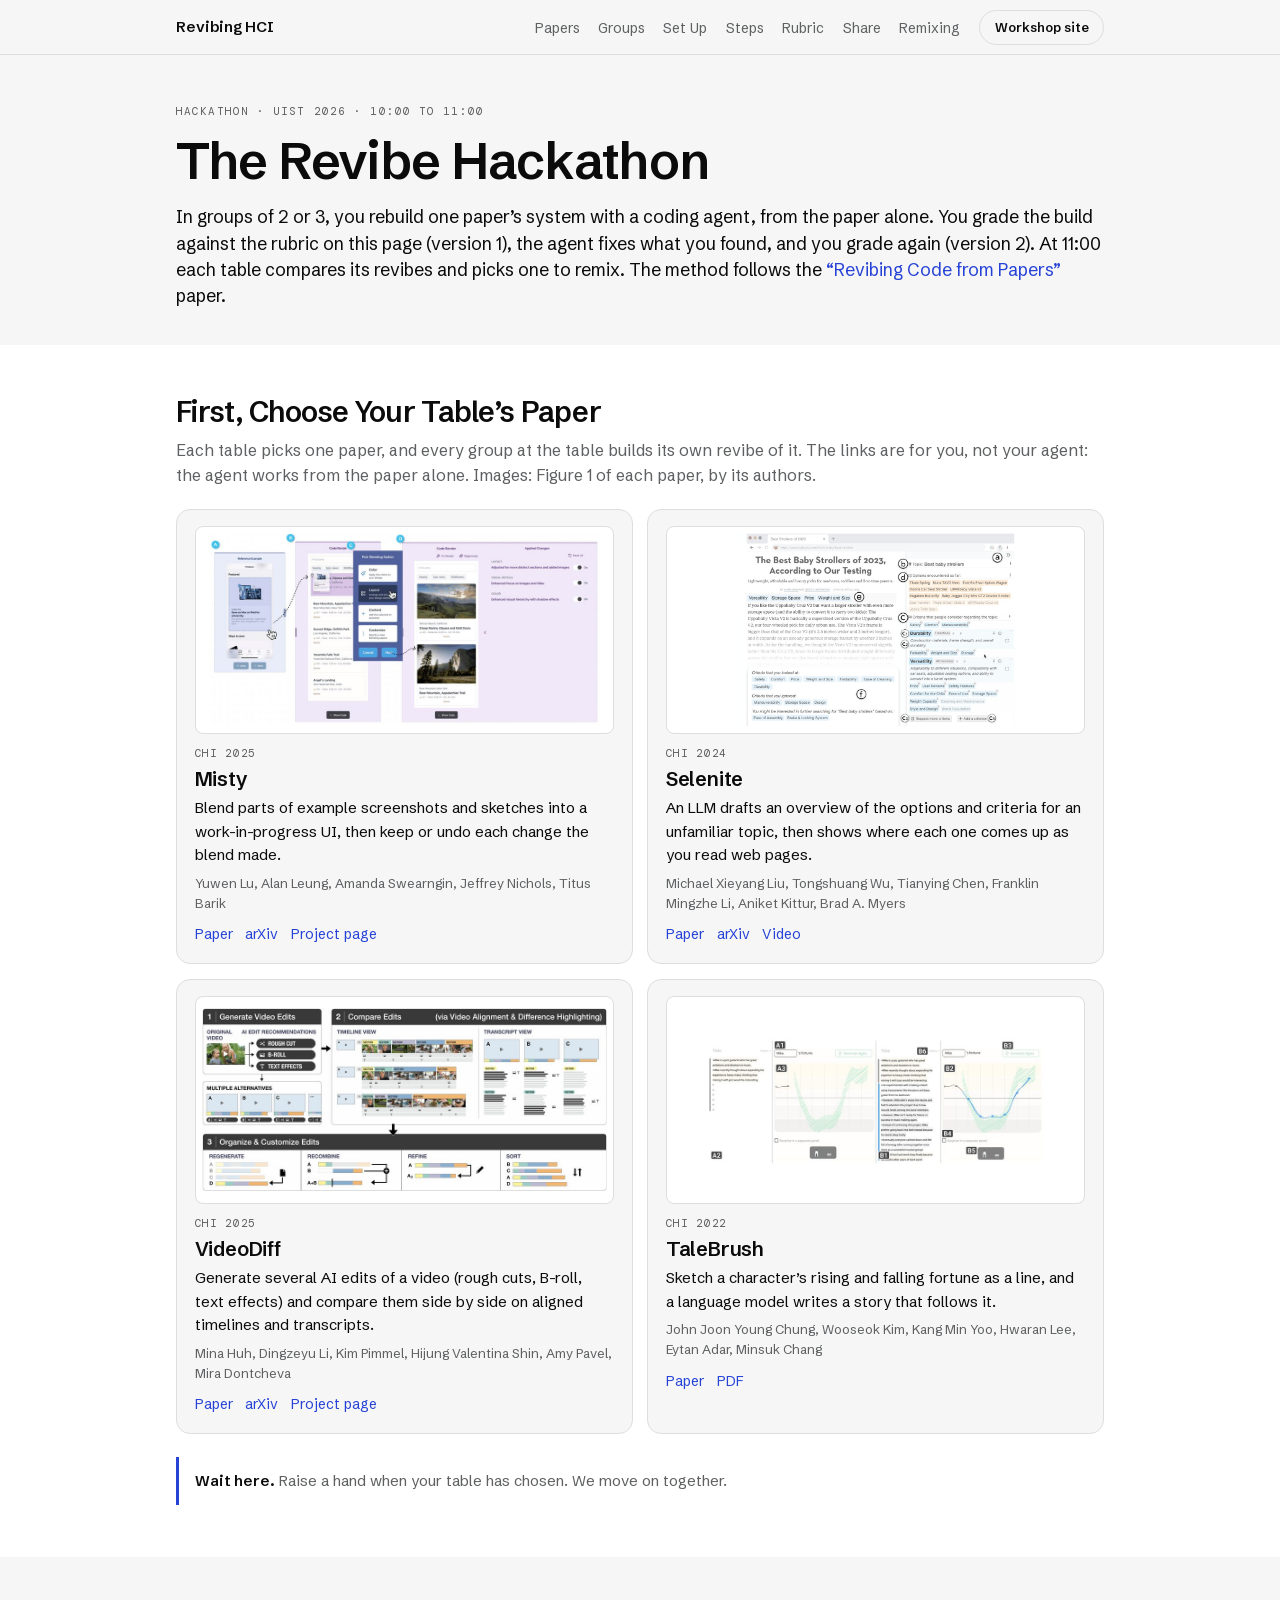
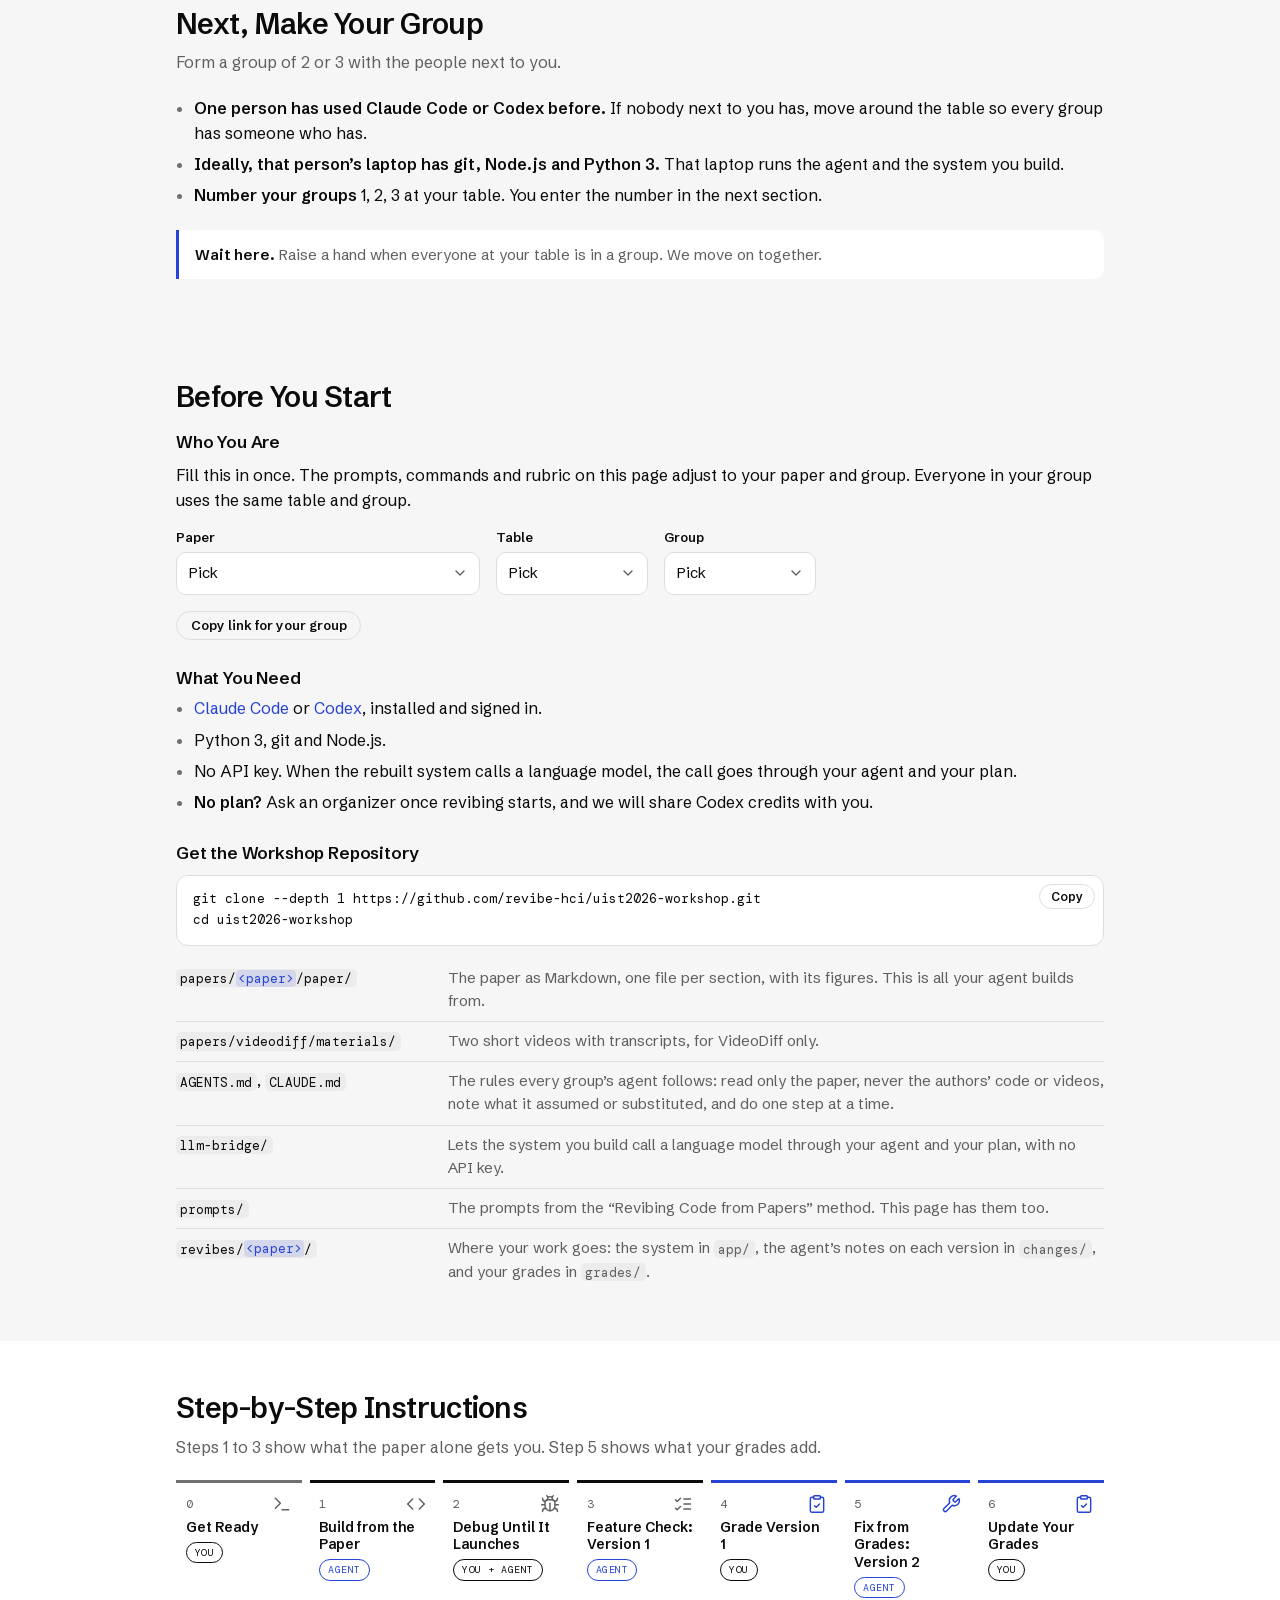
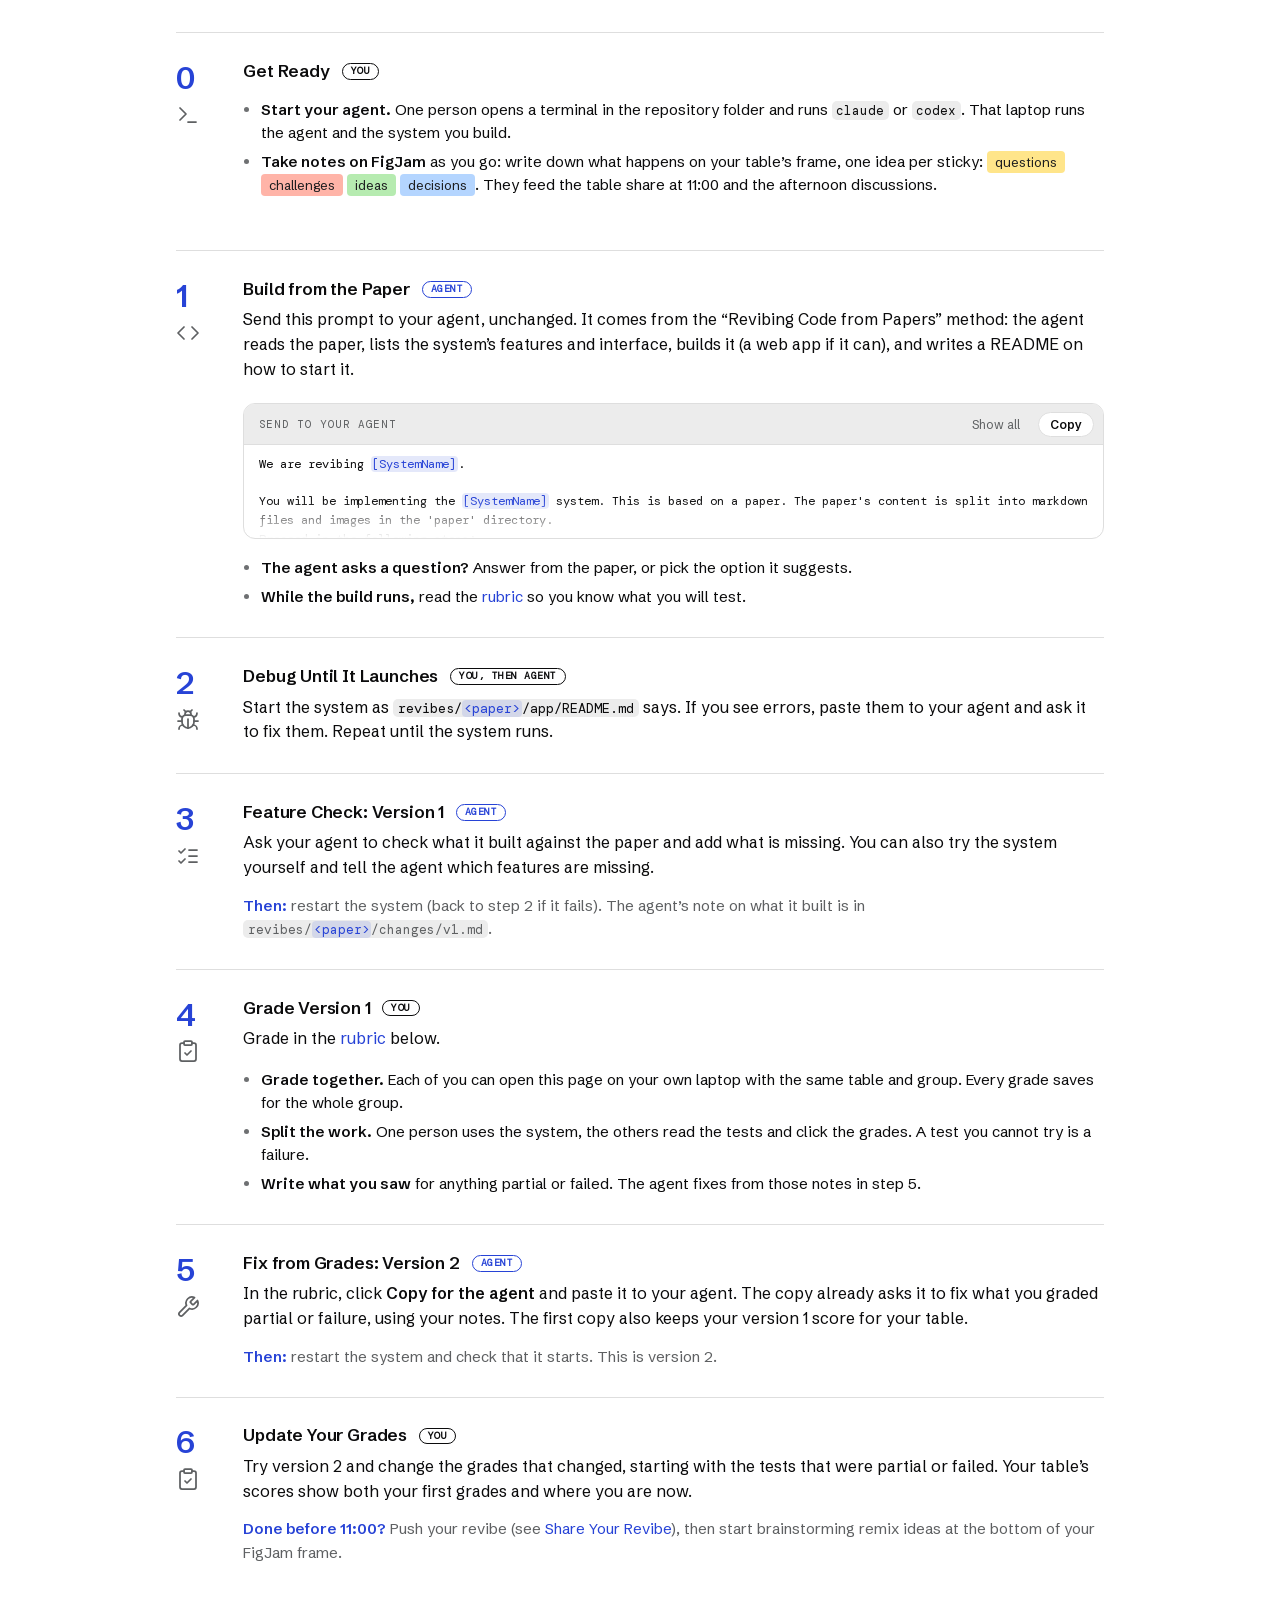
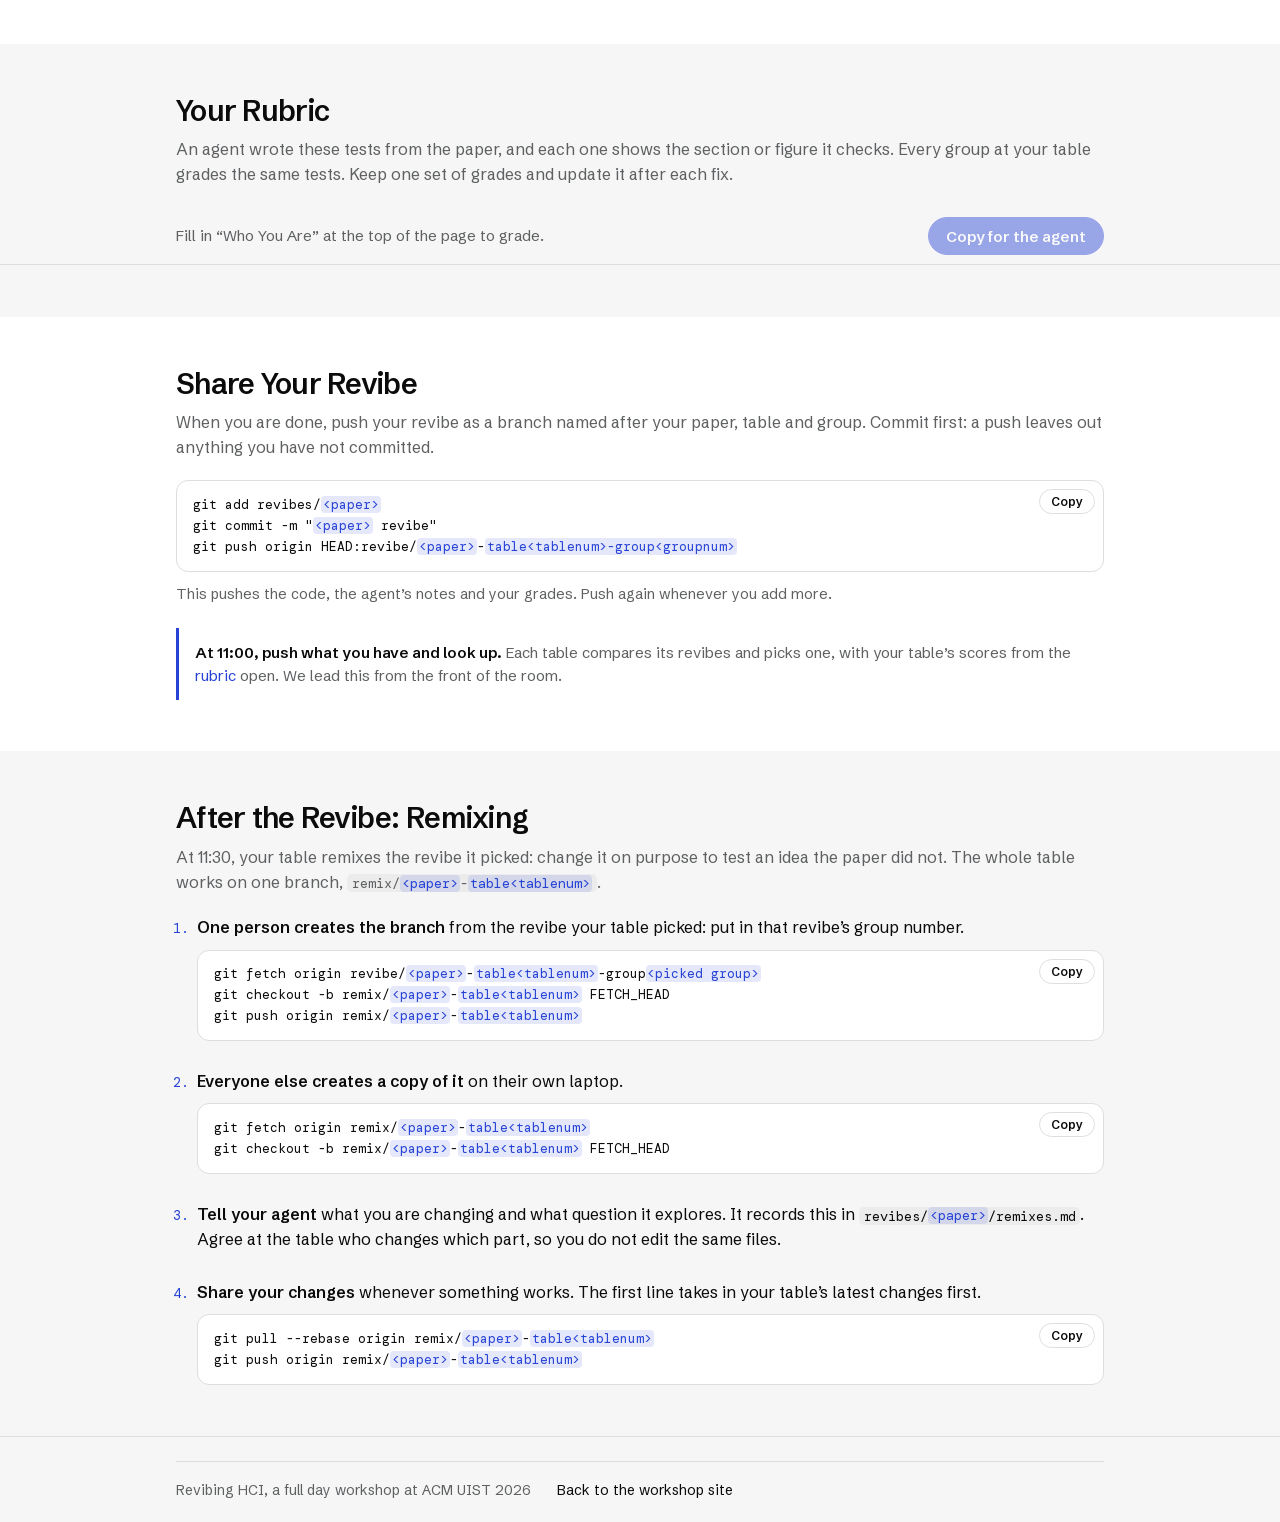
==== commit d1c78a6b: "Walk the hackathon page through the room step by step Add wait points after choosing a paper and mak" ====
--- a/hackathon/index.html
+++ b/hackathon/index.html
@@ -29,10 +29,11 @@
       <a class="mark" href="../">Revibing HCI</a>
       <ul>
         <li><a href="#papers">Papers</a></li>
+        <li><a href="#groups">Groups</a></li>
         <li><a href="#setup">Set Up</a></li>
         <li><a href="#steps">Steps</a></li>
         <li><a href="#rubric">Rubric</a></li>
-        <li><a href="#share">Share</a></li>
+        <li><a href="#share-revibe">Share</a></li>
         <li><a href="#remix">Remixing</a></li>
       </ul>
       <a class="btn line" href="../">Workshop site</a>
@@ -43,7 +44,7 @@
     <div class="wrap">
       <p class="eyebrow">Hackathon &middot; UIST 2026 &middot; 10:00 to 11:00</p>
       <h1>The Revibe Hackathon</h1>
-      <p class="lede">In groups of about three, you rebuild one paper&rsquo;s system with a coding agent, from
+      <p class="lede">In groups of 2 or 3, you rebuild one paper&rsquo;s system with a coding agent, from
       the paper alone. You grade the build against the rubric on this page (version 1), the agent fixes what
       you found, and you grade again (version 2). At 11:00 each table compares its revibes and picks one to
       remix. The method follows the
@@ -55,8 +56,8 @@
   <section class="sec band" id="papers">
     <div class="wrap">
       <div class="sec-head">
-        <h2>Today&rsquo;s Papers</h2>
-        <p>Each table picks one paper, and every group at the table revibes it. The links are for you, not your
+        <h2>First, Choose Your Table&rsquo;s Paper</h2>
+        <p>Each table picks one paper, and every group at the table builds its own revibe of it. The links are for you, not your
         agent: the agent works from the paper alone. Images: Figure 1 of each paper, by its authors.</p>
       </div>
       <div class="papers">
@@ -104,6 +105,23 @@
             <a href="https://johnr0.github.io/assets/publications/CHI2022-TaleBrush.pdf">PDF</a></p>
         </article>
       </div>
+      <p class="note"><b>Wait here.</b> Raise a hand when your table has chosen. We move on together.</p>
+    </div>
+  </section>
+
+  <!-- ===================== groups ===================== -->
+  <section class="sec" id="groups">
+    <div class="wrap">
+      <div class="sec-head">
+        <h2>Next, Make Your Group</h2>
+        <p>Form a group of 2 or 3 with the people next to you.</p>
+      </div>
+      <ul class="ticks">
+        <li><b>One person has used Claude Code or Codex before.</b> If nobody next to you has, move around the table so every group has someone who has.</li>
+        <li><b>Ideally, that person&rsquo;s laptop has git, Node.js and Python 3.</b> That laptop runs the agent and the system you build.</li>
+        <li><b>Number your groups</b> 1, 2, 3 at your table. You enter the number in the next section.</li>
+      </ul>
+      <p class="note"><b>Wait here.</b> Raise a hand when everyone at your table is in a group. We move on together.</p>
     </div>
   </section>
 
@@ -144,9 +162,7 @@
           <a href="https://developers.openai.com/codex/cli">Codex</a>, installed and signed in.</li>
         <li>Python 3, git and Node.js.</li>
         <li>No API key. When the rebuilt system calls a language model, the call goes through your agent and your plan.</li>
-        <li><b>No plan?</b> Ask an organizer for a Codex credit link ($100, one per person). Open it while signed in
-          to the ChatGPT account you will use, then run <code>codex</code> and sign in with that account. Credits
-          expire 30 days after you redeem them. Please don&rsquo;t share links.</li>
+        <li><b>No plan?</b> Ask an organizer once revibing starts, and we will share Codex credits with you.</li>
       </ul>
 
       <h3 class="mt">Get the Workshop Repository</h3>
@@ -273,7 +289,7 @@
           <h3>Update Your Grades <span class="who you">you</span></h3>
           <p>Try version 2 and change the grades that changed, starting with the tests that were partial or failed.
           Your table&rsquo;s scores show both your first grades and where you are now.</p>
-
+          <p class="after"><b>Done before 11:00?</b> Push your revibe (see <a href="#share-revibe">Share Your Revibe</a>), then start brainstorming remix ideas at the bottom of your FigJam frame.</p>
         </div>
       </article>
 
@@ -306,14 +322,17 @@
   </section>
 
   <!-- ===================== share ===================== -->
-  <section class="sec band" id="share">
+  <section class="sec band" id="share-revibe">
     <div class="wrap">
       <div class="sec-head">
         <h2>Share Your Revibe</h2>
-        <p>When you are done, push your revibe as a branch named after your paper and group.</p>
-      </div>
-      <div class="cmd"><pre>git push origin HEAD:revibe/<span class="fill" data-fill="paper">&lt;paper&gt;</span>-<span class="fill" data-fill="group">&lt;group&gt;</span></pre><button class="copy" type="button">Copy</button></div>
+        <p>When you are done, push your revibe as a branch named after your paper, table and group. Commit first: a push leaves out anything you have not committed.</p>
+      </div>
+      <div class="cmd"><pre>git add revibes/<span class="fill" data-fill="paper">&lt;paper&gt;</span>
+git commit -m "<span class="fill" data-fill="paper">&lt;paper&gt;</span> revibe"
+git push origin HEAD:revibe/<span class="fill" data-fill="paper">&lt;paper&gt;</span>-<span class="fill" data-fill="group">table&lt;tablenum&gt;-group&lt;groupnum&gt;</span></pre><button class="copy" type="button">Copy</button></div>
       <p class="body small">This pushes the code, the agent&rsquo;s notes and your grades. Push again whenever you add more.</p>
+      <p class="note"><b>At 11:00, push what you have and look up.</b> Each table compares its revibes and picks one, with your table&rsquo;s scores from the <a href="#rubric">rubric</a> open. We lead this from the front of the room.</p>
     </div>
   </section>
 
@@ -322,26 +341,21 @@
     <div class="wrap">
       <div class="sec-head">
         <h2>After the Revibe: Remixing</h2>
-        <p>Your table remixes the revibe it picked: change it on purpose to test an idea the paper did not.</p>
-      </div>
-      <p class="body">The whole table works on one remix branch, <code>remix/<span class="fill" data-fill="paper">&lt;paper&gt;</span>-<span class="fill" data-fill="table">&lt;table&gt;</span></code>.</p>
-      <ol class="dos num">
-        <li><b>One person starts the branch</b> from the revibe your table picked: put in that revibe&rsquo;s group number.</li>
+        <p>At 11:30, your table remixes the revibe it picked: change it on purpose to test an idea the paper did not. The whole table works on one branch, <code>remix/<span class="fill" data-fill="paper">&lt;paper&gt;</span>-<span class="fill" data-fill="table">table&lt;tablenum&gt;</span></code>.</p>
+      </div>
+      <ol class="dos num remix-steps">
+        <li><b>One person creates the branch</b> from the revibe your table picked: put in that revibe&rsquo;s group number.
+          <div class="cmd"><pre>git fetch origin revibe/<span class="fill" data-fill="paper">&lt;paper&gt;</span>-<span class="fill" data-fill="table">table&lt;tablenum&gt;</span>-group<span class="fill">&lt;picked group&gt;</span>
+git checkout -b remix/<span class="fill" data-fill="paper">&lt;paper&gt;</span>-<span class="fill" data-fill="table">table&lt;tablenum&gt;</span> FETCH_HEAD
+git push origin remix/<span class="fill" data-fill="paper">&lt;paper&gt;</span>-<span class="fill" data-fill="table">table&lt;tablenum&gt;</span></pre><button class="copy" type="button">Copy</button></div></li>
+        <li><b>Everyone else creates a copy of it</b> on their own laptop.
+          <div class="cmd"><pre>git fetch origin remix/<span class="fill" data-fill="paper">&lt;paper&gt;</span>-<span class="fill" data-fill="table">table&lt;tablenum&gt;</span>
+git checkout -b remix/<span class="fill" data-fill="paper">&lt;paper&gt;</span>-<span class="fill" data-fill="table">table&lt;tablenum&gt;</span> FETCH_HEAD</pre><button class="copy" type="button">Copy</button></div></li>
+        <li><b>Tell your agent</b> what you are changing and what question it explores. It records this in <code>revibes/<span class="fill" data-fill="paper">&lt;paper&gt;</span>/remixes.md</code>. Agree at the table who changes which part, so you do not edit the same files.</li>
+        <li><b>Share your changes</b> whenever something works. The first line takes in your table&rsquo;s latest changes first.
+          <div class="cmd"><pre>git pull --rebase origin remix/<span class="fill" data-fill="paper">&lt;paper&gt;</span>-<span class="fill" data-fill="table">table&lt;tablenum&gt;</span>
+git push origin remix/<span class="fill" data-fill="paper">&lt;paper&gt;</span>-<span class="fill" data-fill="table">table&lt;tablenum&gt;</span></pre><button class="copy" type="button">Copy</button></div></li>
       </ol>
-      <div class="cmd"><pre>git fetch origin revibe/<span class="fill" data-fill="paper">&lt;paper&gt;</span>-<span class="fill" data-fill="table">&lt;table&gt;</span>-group<span class="fill">&lt;picked group&gt;</span>
-git checkout -b remix/<span class="fill" data-fill="paper">&lt;paper&gt;</span>-<span class="fill" data-fill="table">&lt;table&gt;</span> FETCH_HEAD
-git push origin remix/<span class="fill" data-fill="paper">&lt;paper&gt;</span>-<span class="fill" data-fill="table">&lt;table&gt;</span></pre><button class="copy" type="button">Copy</button></div>
-      <ol class="dos num" start="2">
-        <li><b>Everyone else joins it.</b></li>
-      </ol>
-      <div class="cmd"><pre>git fetch origin remix/<span class="fill" data-fill="paper">&lt;paper&gt;</span>-<span class="fill" data-fill="table">&lt;table&gt;</span>
-git checkout -b remix/<span class="fill" data-fill="paper">&lt;paper&gt;</span>-<span class="fill" data-fill="table">&lt;table&gt;</span> FETCH_HEAD</pre><button class="copy" type="button">Copy</button></div>
-      <ol class="dos num" start="3">
-        <li><b>Tell your agent</b> what you are changing and what question it explores. It records this in <code>revibes/<span class="fill" data-fill="paper">&lt;paper&gt;</span>/remixes.md</code>. Agree at the table who changes which part, so you do not edit the same files.</li>
-        <li><b>Share your changes</b> whenever something works. The first line takes in your table&rsquo;s latest changes first.</li>
-      </ol>
-      <div class="cmd"><pre>git pull --rebase origin remix/<span class="fill" data-fill="paper">&lt;paper&gt;</span>-<span class="fill" data-fill="table">&lt;table&gt;</span>
-git push origin remix/<span class="fill" data-fill="paper">&lt;paper&gt;</span>-<span class="fill" data-fill="table">&lt;table&gt;</span></pre><button class="copy" type="button">Copy</button></div>
     </div>
   </section>
 
--- a/hackathon/hackathon.css
+++ b/hackathon/hackathon.css
@@ -90,6 +90,10 @@
 .sec > .wrap > .dos { margin-top: 0; }
 .dos.num { padding-left: 1.3rem; }
 .dos.num li::marker { color: var(--acc); font-family: var(--mono); font-size: .85em; }
+/* Numbered steps that hold their own command box: one gap between steps, a
+   smaller one between a step's text and its box. */
+.dos.remix-steps { gap: 1.75rem; font-size: 1rem; }
+.dos.remix-steps .cmd { margin-top: .6rem; }
 .sb h4 { margin: 0; font-family: var(--ui); font-weight: var(--w); font-size: 1rem; display: flex; align-items: center; gap: .5rem; }
 .pair { display: grid; grid-template-columns: repeat(2, minmax(0, 1fr)); gap: 1.2rem 1.6rem; margin-top: .4rem; }
 .half { display: grid; gap: .45rem; align-content: start; min-width: 0; padding: 1rem 1.1rem 1.1rem; border-radius: 14px; background: var(--surface); border: 1px solid var(--rule); }
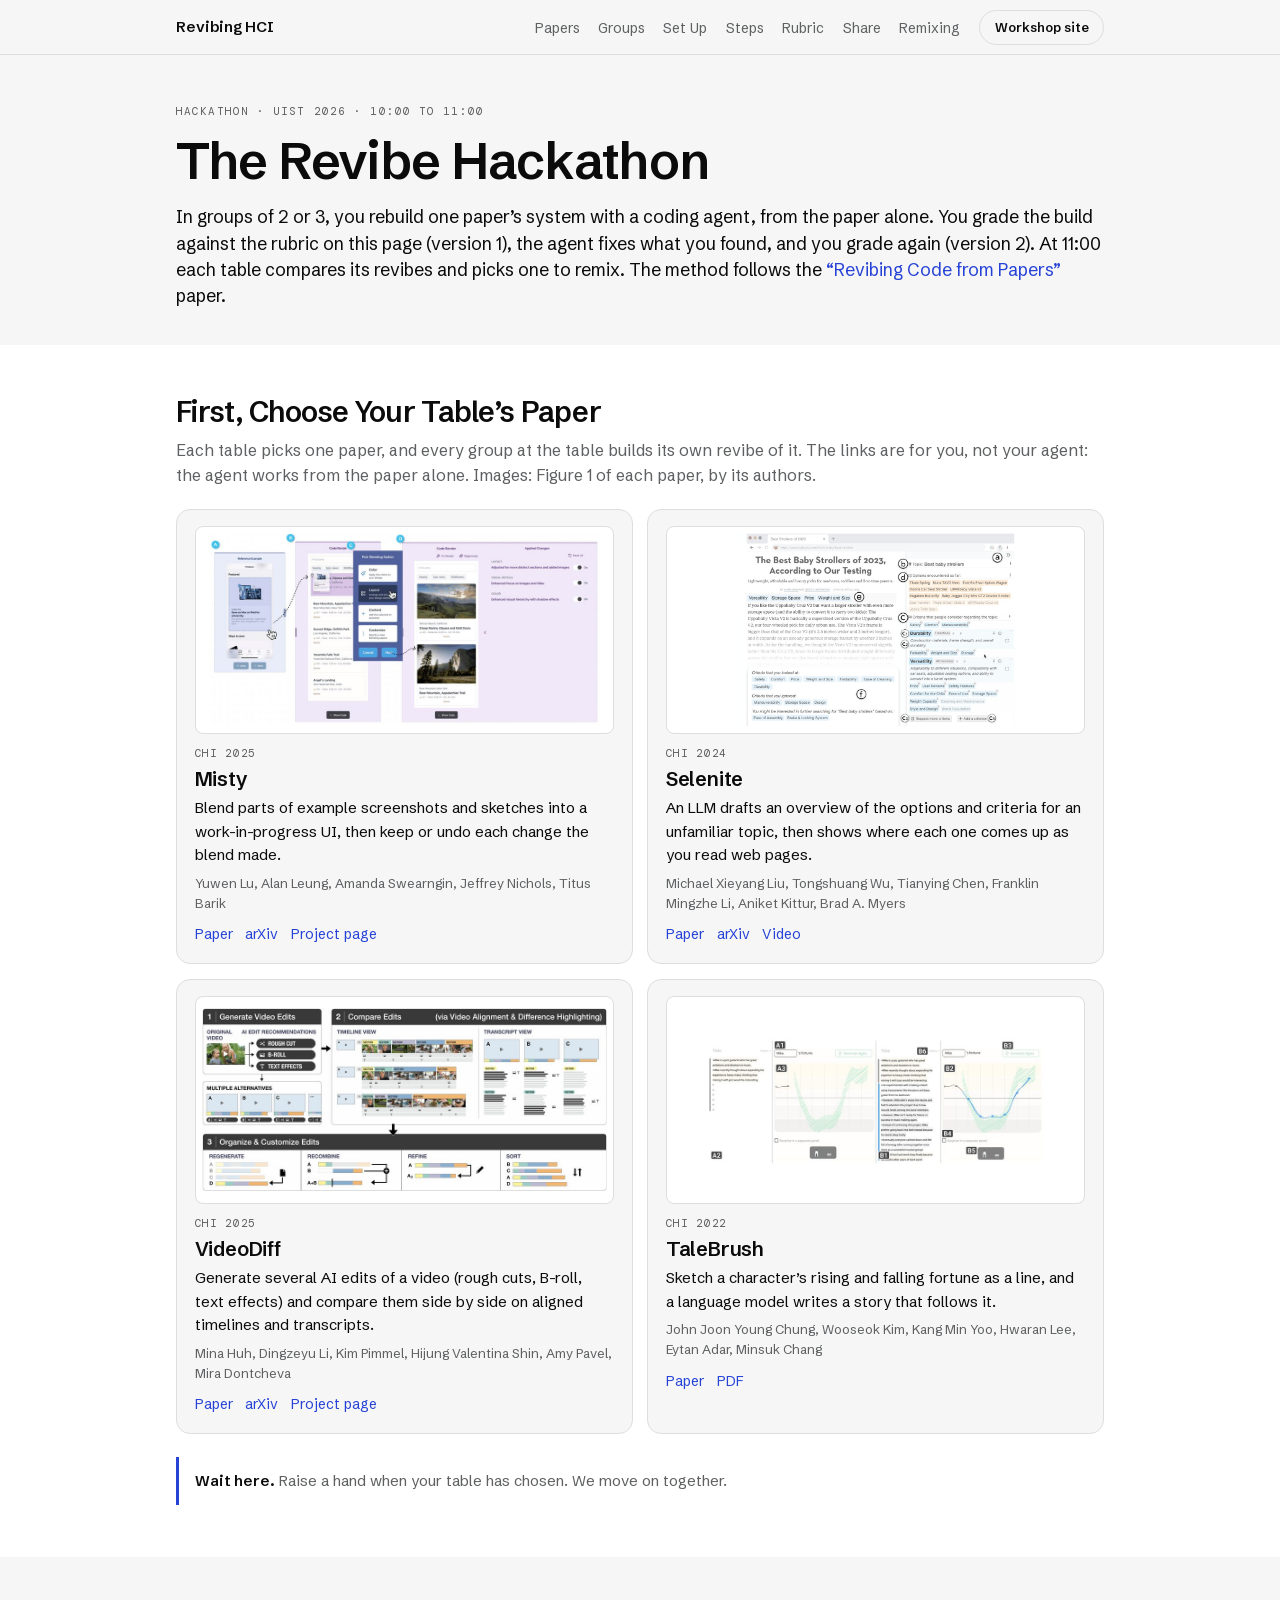
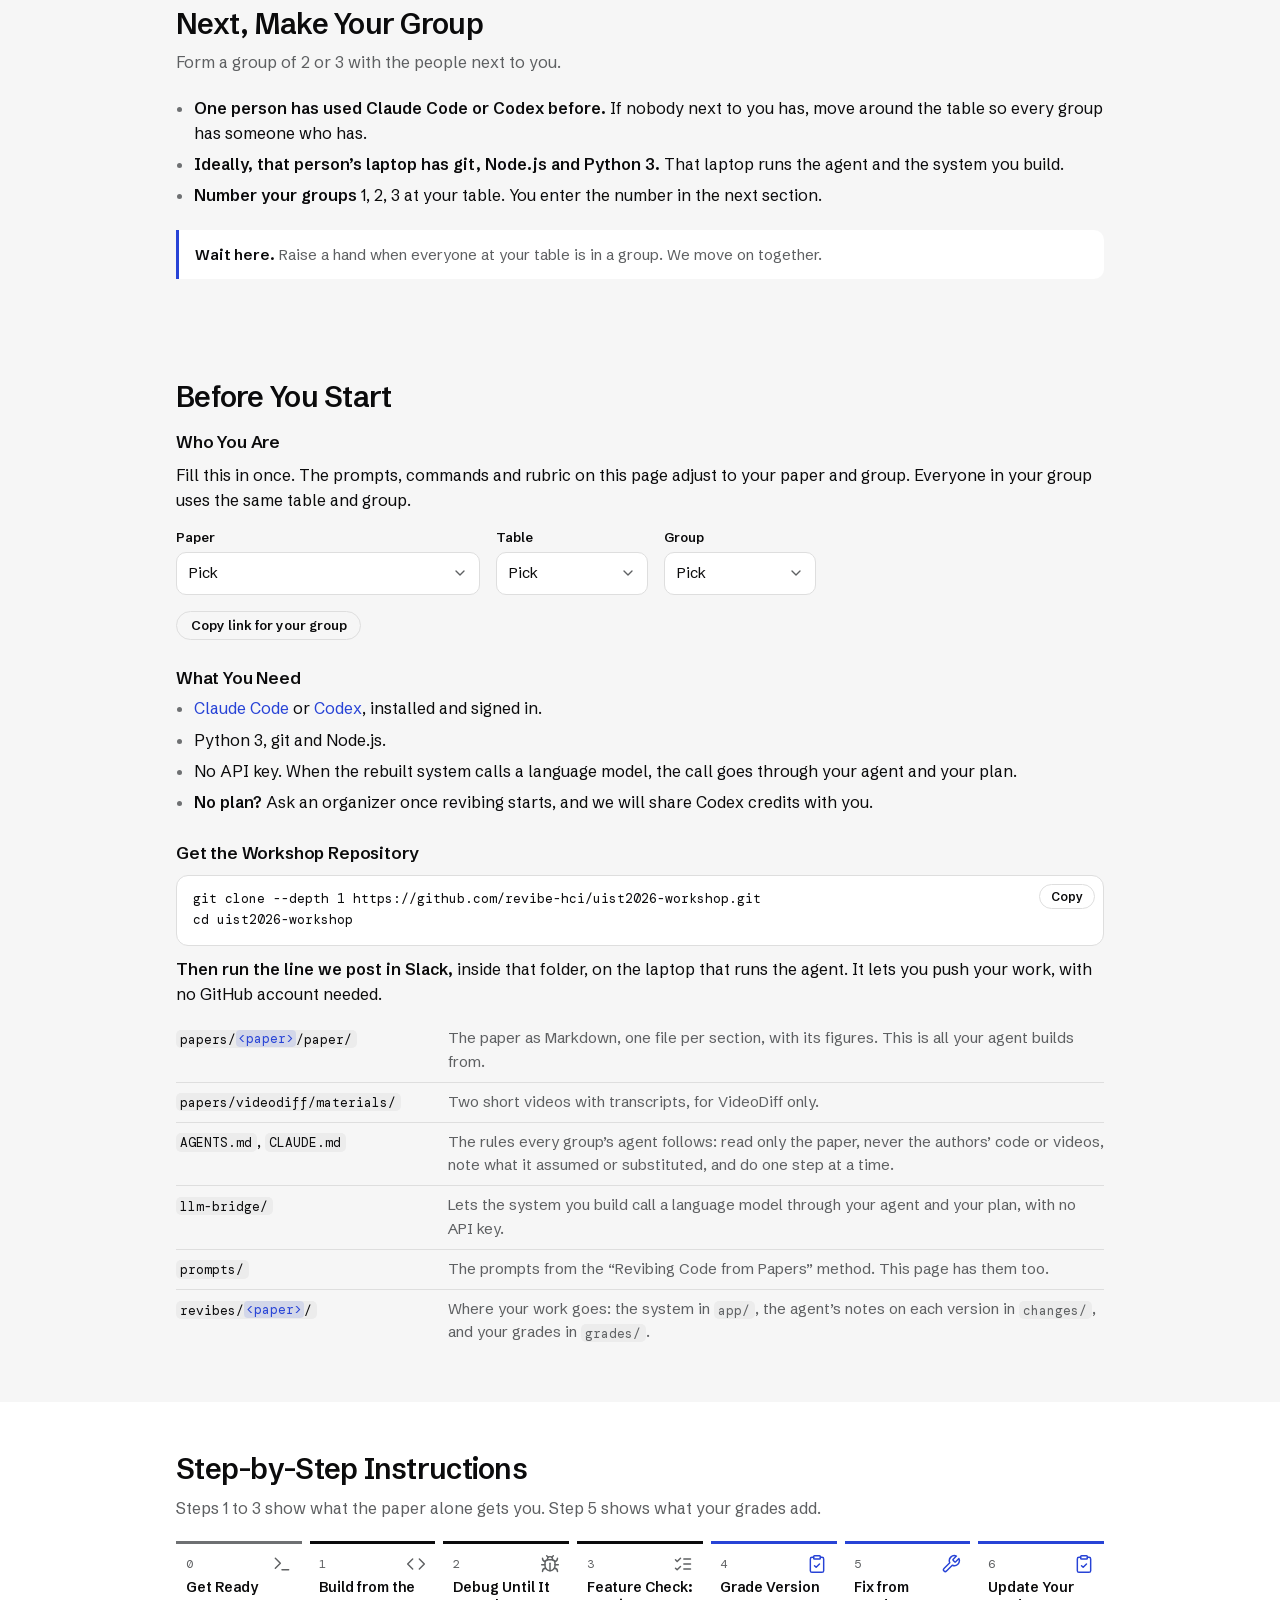
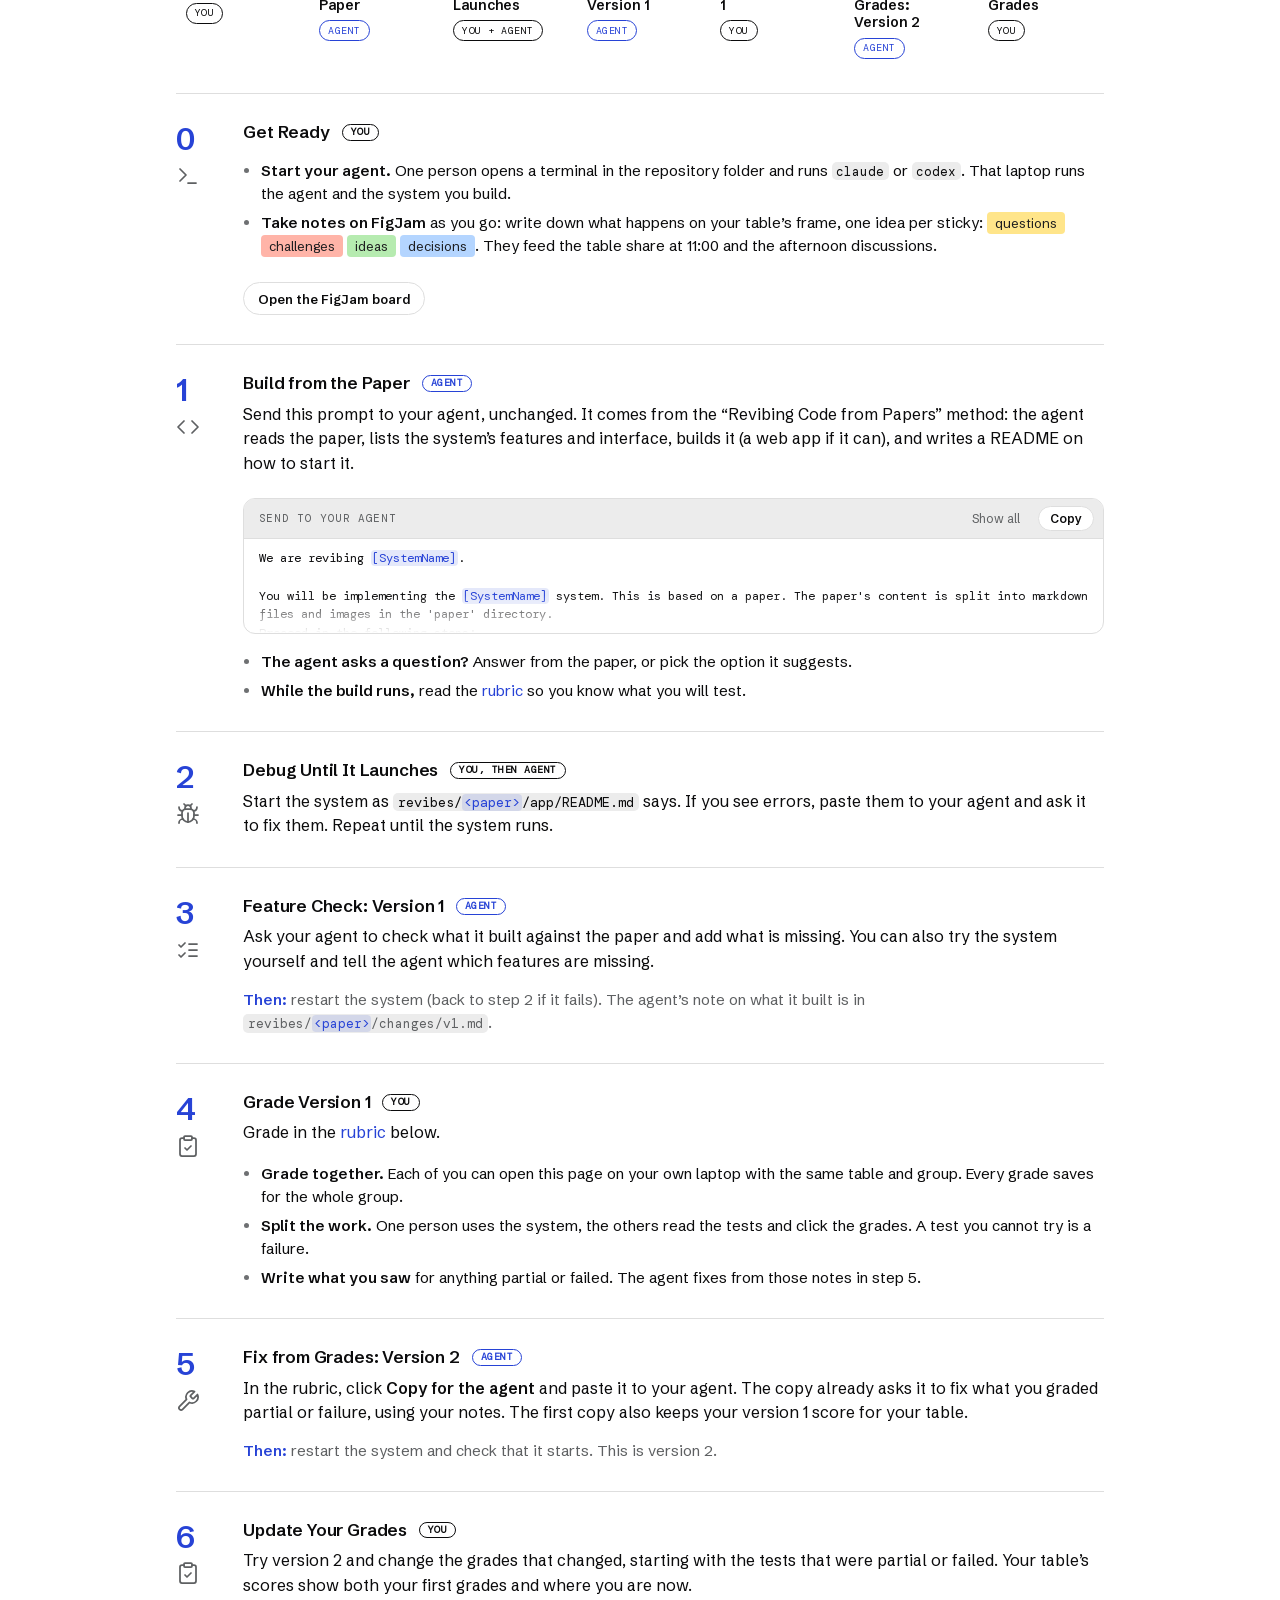
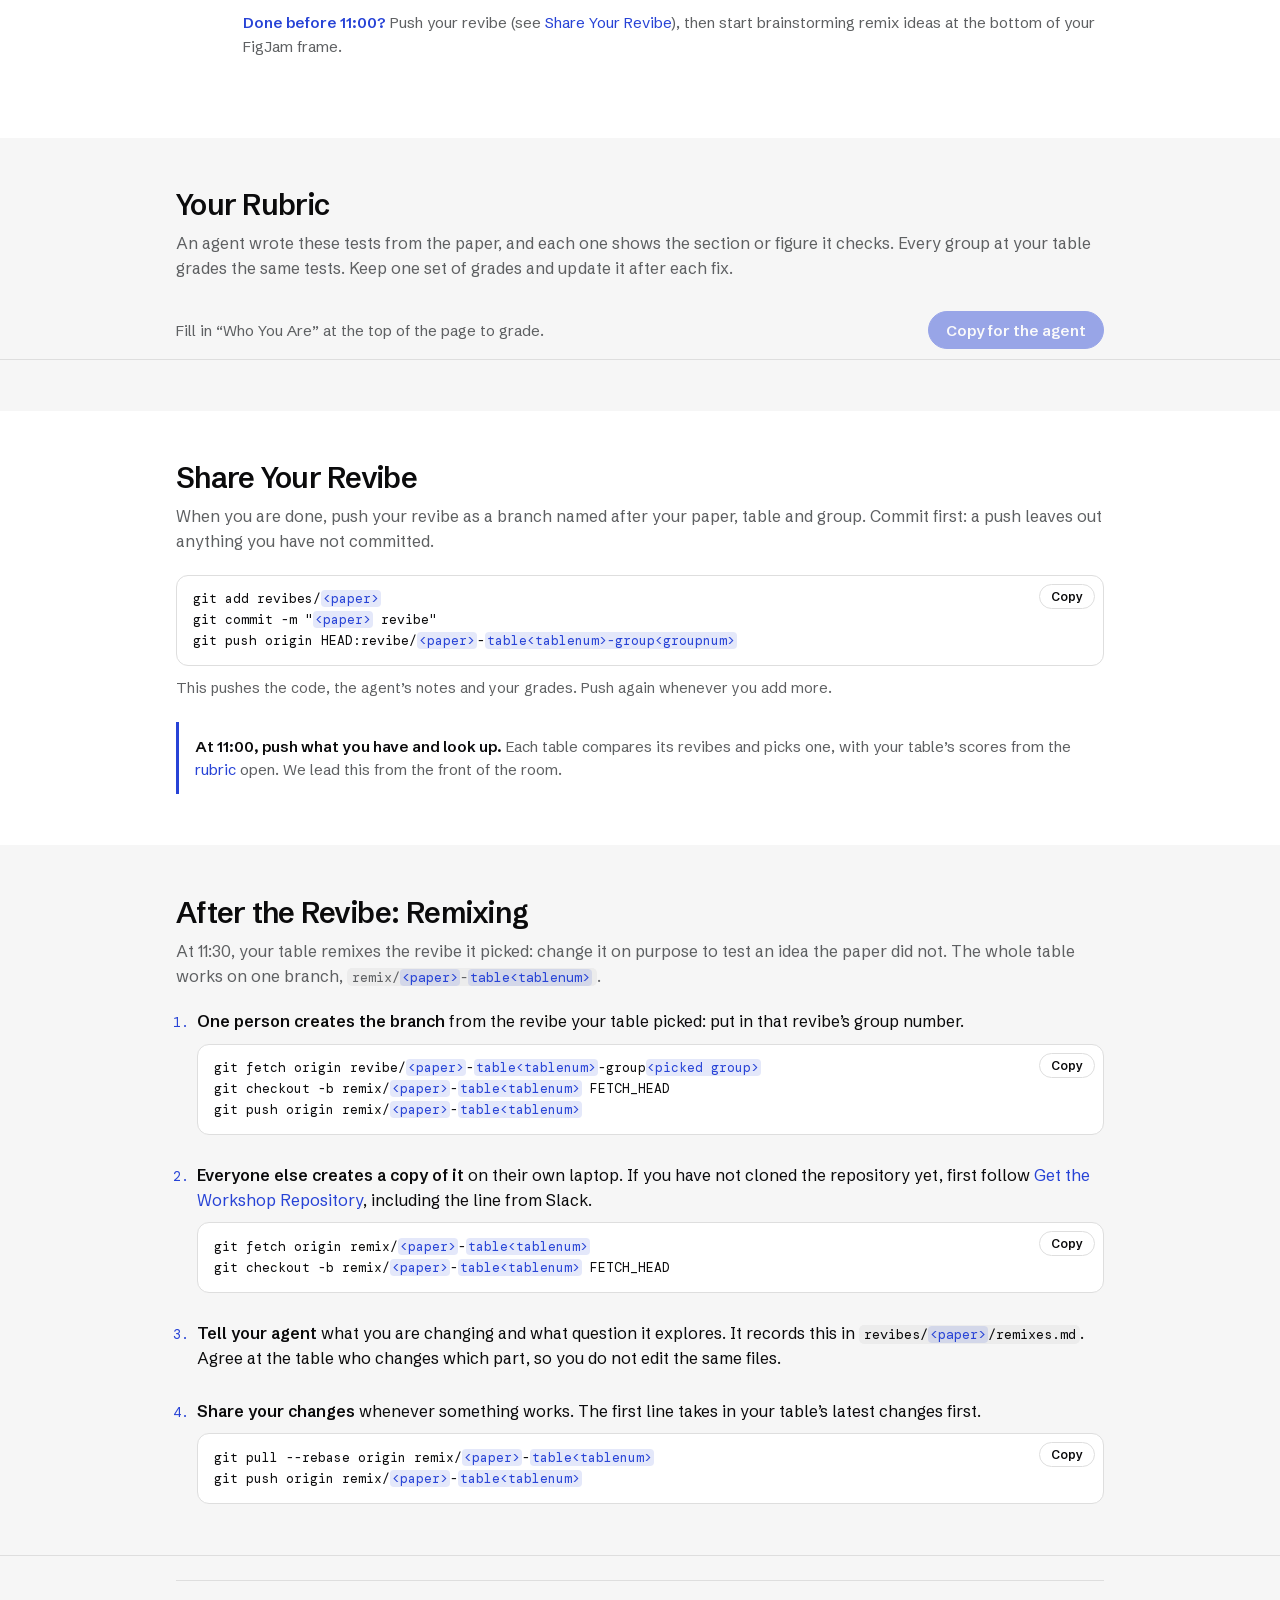
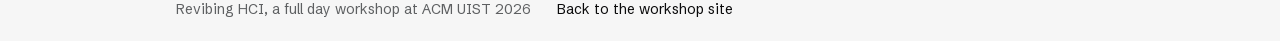
==== commit 9ab1ed0b: "Tell people to run the push line from Slack after cloning Co-Authored-By: Claude Opus 5.5 <noreply@a" ====
--- a/hackathon/index.html
+++ b/hackathon/index.html
@@ -143,7 +143,7 @@
           <select name="table" id="table">
             <option value="">Pick</option>
             <option>1</option><option>2</option><option>3</option><option>4</option>
-            <option>5</option><option>6</option><option>7</option>
+            <option>5</option><option>6</option><option>7</option><option>8</option>
           </select>
         </label>
         <label>Group
@@ -168,6 +168,7 @@
       <h3 class="mt">Get the Workshop Repository</h3>
       <div class="cmd"><pre>git clone --depth 1 <span data-repo>&lt;workshop repository&gt;</span>
 cd uist2026-workshop</pre><button class="copy" type="button">Copy</button></div>
+      <p class="body"><b>Then run the line we post in Slack,</b> inside that folder, on the laptop that runs the agent. It lets you push your work, with no GitHub account needed.</p>
       <ul class="repo">
         <li><span class="path"><code>papers/<span class="fill" data-fill="paper">&lt;paper&gt;</span>/paper/</code></span><span>The paper as Markdown, one file per section, with its figures. This is all your agent builds from.</span></li>
         <li><span class="path"><code>papers/videodiff/materials/</code></span><span>Two short videos with transcripts, for VideoDiff only.</span></li>
@@ -348,7 +349,7 @@
           <div class="cmd"><pre>git fetch origin revibe/<span class="fill" data-fill="paper">&lt;paper&gt;</span>-<span class="fill" data-fill="table">table&lt;tablenum&gt;</span>-group<span class="fill">&lt;picked group&gt;</span>
 git checkout -b remix/<span class="fill" data-fill="paper">&lt;paper&gt;</span>-<span class="fill" data-fill="table">table&lt;tablenum&gt;</span> FETCH_HEAD
 git push origin remix/<span class="fill" data-fill="paper">&lt;paper&gt;</span>-<span class="fill" data-fill="table">table&lt;tablenum&gt;</span></pre><button class="copy" type="button">Copy</button></div></li>
-        <li><b>Everyone else creates a copy of it</b> on their own laptop.
+        <li><b>Everyone else creates a copy of it</b> on their own laptop. If you have not cloned the repository yet, first follow <a href="#setup">Get the Workshop Repository</a>, including the line from Slack.
           <div class="cmd"><pre>git fetch origin remix/<span class="fill" data-fill="paper">&lt;paper&gt;</span>-<span class="fill" data-fill="table">table&lt;tablenum&gt;</span>
 git checkout -b remix/<span class="fill" data-fill="paper">&lt;paper&gt;</span>-<span class="fill" data-fill="table">table&lt;tablenum&gt;</span> FETCH_HEAD</pre><button class="copy" type="button">Copy</button></div></li>
         <li><b>Tell your agent</b> what you are changing and what question it explores. It records this in <code>revibes/<span class="fill" data-fill="paper">&lt;paper&gt;</span>/remixes.md</code>. Agree at the table who changes which part, so you do not edit the same files.</li>
